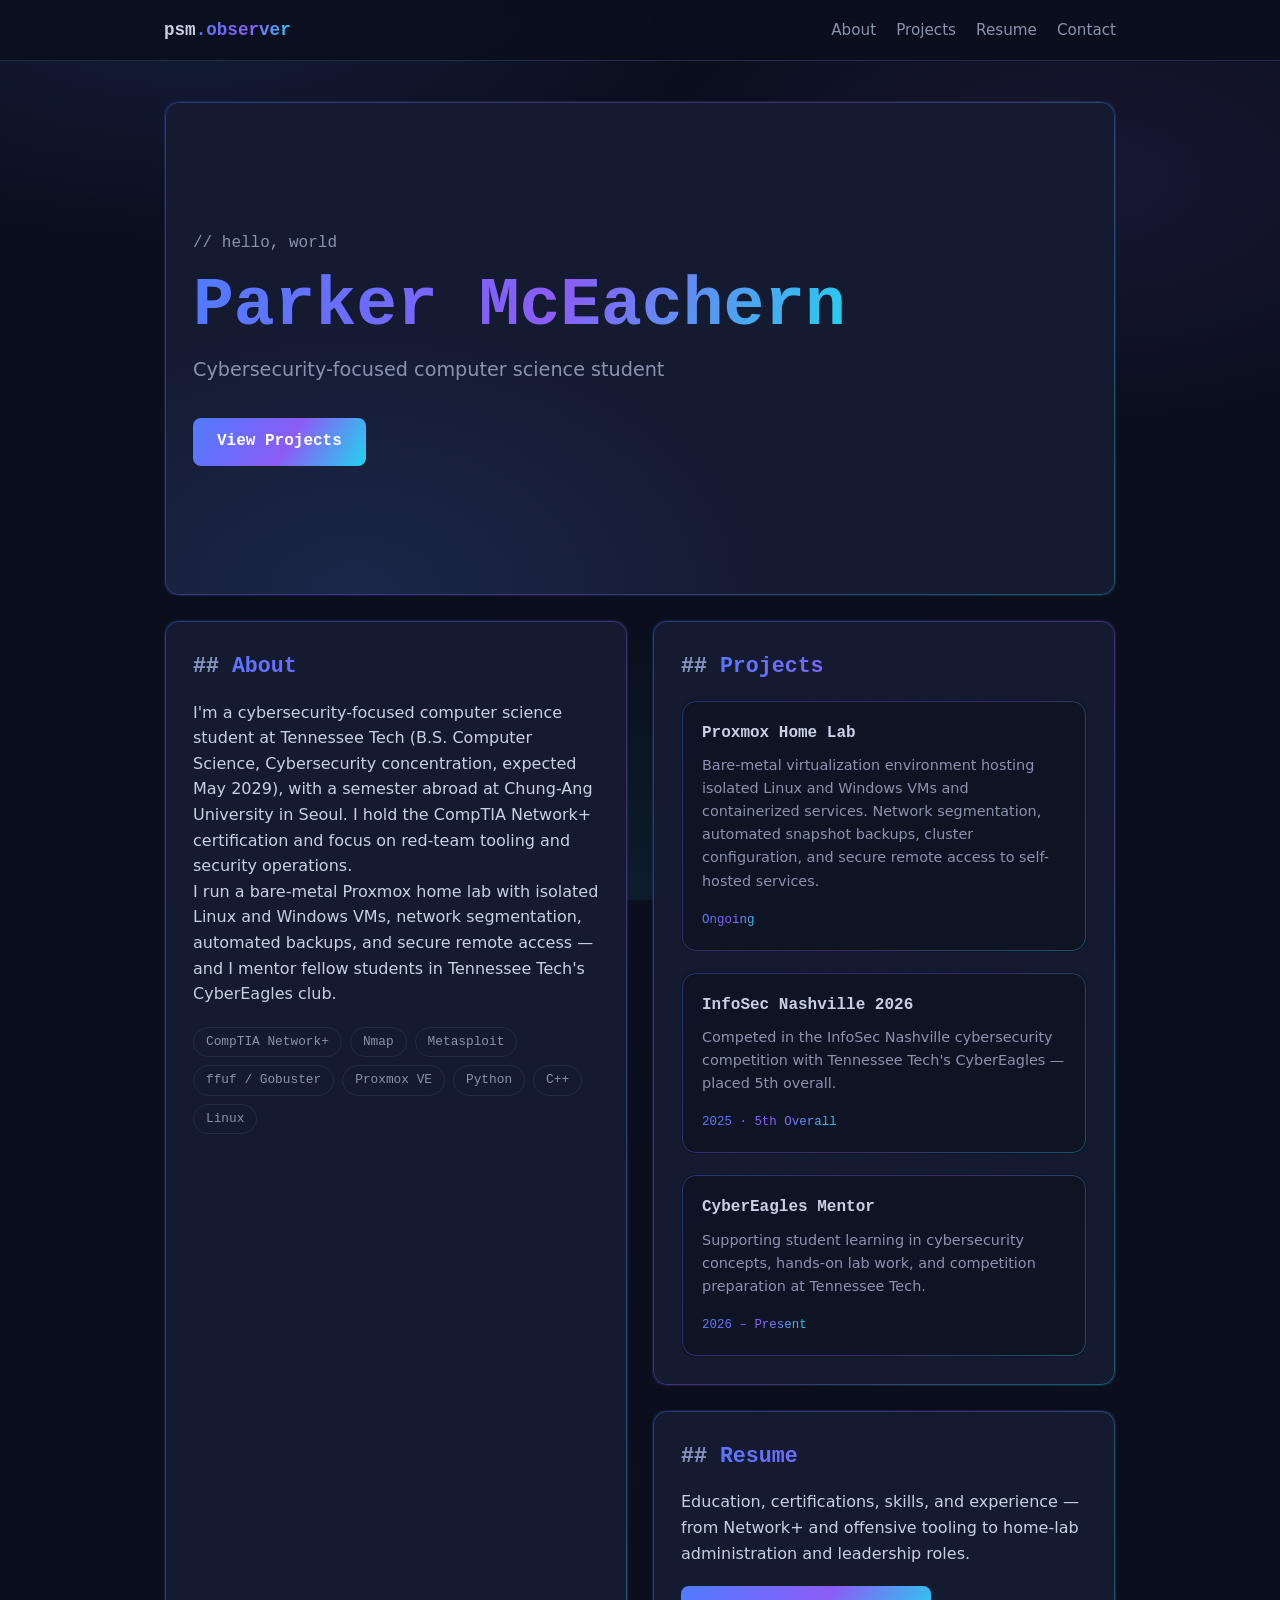
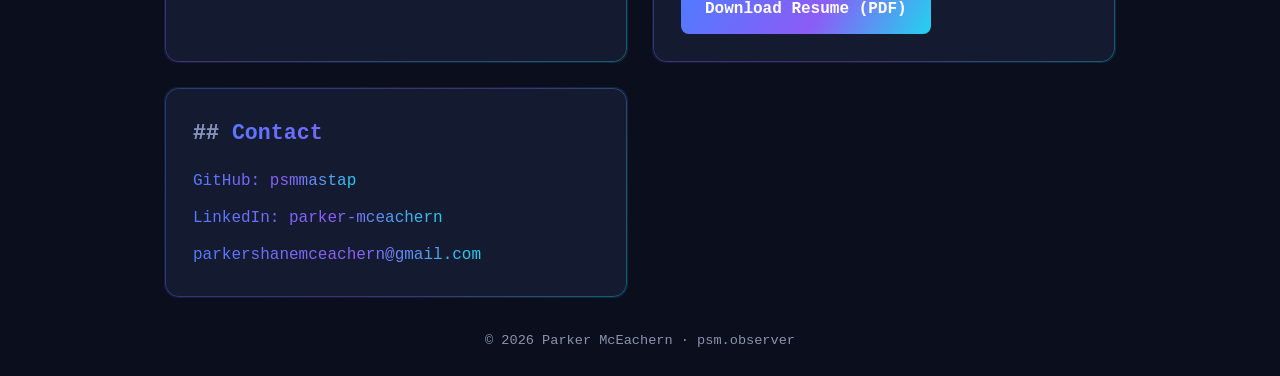
==== public/index.html @ 878298be "Redesign: gradient card layout, custom domains, assets in public/, stop leaking repo files" ====
<!DOCTYPE html>
<html lang="en">
<head>
  <meta charset="UTF-8" />
  <meta name="viewport" content="width=device-width, initial-scale=1.0" />
  <meta name="description" content="Parker McEachern — cybersecurity-focused computer science student. Network+ certified, red team focus, Proxmox home lab." />
  <title>Parker McEachern | psm.observer</title>
  <link rel="icon" href="favicon.svg" type="image/svg+xml" />
  <link rel="stylesheet" href="style.css" />
  <script src="script.js" defer></script>
</head>
<body>
  <div class="bg-glow" aria-hidden="true"></div>

  <header class="site-header">
    <nav aria-label="Primary">
      <a href="#top" class="logo">psm<span>.observer</span></a>
      <ul class="nav-links">
        <li><a href="#about">About</a></li>
        <li><a href="#projects">Projects</a></li>
        <li><a href="#resume">Resume</a></li>
        <li><a href="#contact">Contact</a></li>
      </ul>
    </nav>
  </header>

  <main id="top" class="card-grid">
    <section class="card card-hero" aria-labelledby="hero-heading">
      <p class="kicker">// hello, world</p>
      <h1 id="hero-heading" class="gradient-text">Parker McEachern</h1>
      <p class="tagline">Cybersecurity-focused computer science student</p>
      <a class="cta" href="#projects">View Projects</a>
    </section>

    <section class="card" id="about" aria-labelledby="about-heading">
      <h2 id="about-heading" class="gradient-text">About</h2>
      <p>
        I'm a cybersecurity-focused computer science student at Tennessee Tech
        (B.S. Computer Science, Cybersecurity concentration, expected May 2029),
        with a semester abroad at Chung-Ang University in Seoul. I hold the
        CompTIA Network+ certification and focus on red-team tooling and
        security operations.
      </p>
      <p>
        I run a bare-metal Proxmox home lab with isolated Linux and Windows
        VMs, network segmentation, automated backups, and secure remote access
        — and I mentor fellow students in Tennessee Tech's CyberEagles club.
      </p>
      <ul class="skill-tags" aria-label="Key skills">
        <li>CompTIA Network+</li>
        <li>Nmap</li>
        <li>Metasploit</li>
        <li>ffuf / Gobuster</li>
        <li>Proxmox VE</li>
        <li>Python</li>
        <li>C++</li>
        <li>Linux</li>
      </ul>
    </section>

    <section class="card" id="projects" aria-labelledby="projects-heading">
      <h2 id="projects-heading" class="gradient-text">Projects</h2>
      <div class="cards">
        <article class="card card-inner">
          <h3>Proxmox Home Lab</h3>
          <p>
            Bare-metal virtualization environment hosting isolated Linux and
            Windows VMs and containerized services. Network segmentation,
            automated snapshot backups, cluster configuration, and secure
            remote access to self-hosted services.
          </p>
          <span class="card-meta">Ongoing</span>
        </article>
        <article class="card card-inner">
          <h3>InfoSec Nashville 2026</h3>
          <p>
            Competed in the InfoSec Nashville cybersecurity competition with
            Tennessee Tech's CyberEagles — placed 5th overall.
          </p>
          <span class="card-meta">2025 · 5th Overall</span>
        </article>
        <article class="card card-inner">
          <h3>CyberEagles Mentor</h3>
          <p>
            Supporting student learning in cybersecurity concepts, hands-on
            lab work, and competition preparation at Tennessee Tech.
          </p>
          <span class="card-meta">2026 – Present</span>
        </article>
      </div>
    </section>

    <section class="card" id="resume" aria-labelledby="resume-heading">
      <h2 id="resume-heading" class="gradient-text">Resume</h2>
      <p>
        Education, certifications, skills, and experience — from Network+ and
        offensive tooling to home-lab administration and leadership roles.
      </p>
      <a class="cta" href="resume.pdf" download>Download Resume (PDF)</a>
    </section>

    <section class="card" id="contact" aria-labelledby="contact-heading">
      <h2 id="contact-heading" class="gradient-text">Contact</h2>
      <ul class="contact-links">
        <li><a href="https://github.com/psmmastap" rel="noopener">GitHub: psmmastap</a></li>
        <li><a href="https://linkedin.com/in/parker-mceachern-b1076734a" rel="noopener">LinkedIn: parker-mceachern</a></li>
        <li><a href="mailto:parkershanemceachern@gmail.com">parkershanemceachern@gmail.com</a></li>
      </ul>
    </section>
  </main>

  <footer>
    <p>&copy; <span id="year">2026</span> Parker McEachern &middot; psm.observer</p>
  </footer>
</body>
</html>
---- public/style.css ----
:root {
  --bg: #0b0f1d;
  --bg-elevated: rgba(20, 26, 48, 0.6);
  --bg-elevated-solid: #141a30;
  --fg: #c8d0e4;
  --fg-dim: #8a93ad;
  --border: #232b47;
  --grad: linear-gradient(120deg, #4f7cff 0%, #8b5cf6 55%, #22d3ee 100%);
  --grad-soft: linear-gradient(120deg, rgba(79, 124, 255, 0.14), rgba(139, 92, 246, 0.14), rgba(34, 211, 238, 0.14));
  --mono: "JetBrains Mono", ui-monospace, SFMono-Regular, Menlo, Consolas, monospace;
  --sans: system-ui, -apple-system, "Segoe UI", Roboto, sans-serif;
}

* {
  box-sizing: border-box;
  margin: 0;
  padding: 0;
}

html {
  scroll-behavior: smooth;
}

@media (prefers-reduced-motion: reduce) {
  html {
    scroll-behavior: auto;
  }
}

body {
  background: var(--bg);
  color: var(--fg);
  font-family: var(--sans);
  line-height: 1.6;
  min-height: 100vh;
  position: relative;
  overflow-x: hidden;
}

.bg-glow {
  position: fixed;
  inset: 0;
  z-index: -1;
  pointer-events: none;
  background:
    radial-gradient(ellipse 60% 40% at 15% 0%, rgba(79, 124, 255, 0.13), transparent 70%),
    radial-gradient(ellipse 50% 40% at 85% 20%, rgba(139, 92, 246, 0.11), transparent 70%),
    radial-gradient(ellipse 55% 45% at 50% 100%, rgba(34, 211, 238, 0.07), transparent 70%);
}

.gradient-text {
  background: var(--grad);
  -webkit-background-clip: text;
  background-clip: text;
  color: transparent;
}

.site-header {
  position: sticky;
  top: 0;
  background: rgba(11, 15, 29, 0.85);
  backdrop-filter: blur(8px);
  border-bottom: 1px solid var(--border);
  z-index: 10;
}

.site-header nav {
  max-width: 1000px;
  margin: 0 auto;
  padding: 1rem 1.5rem;
  display: flex;
  justify-content: space-between;
  align-items: center;
  gap: 1rem;
  flex-wrap: wrap;
}

.logo {
  font-family: var(--mono);
  font-weight: 700;
  font-size: 1.1rem;
  color: var(--fg);
  text-decoration: none;
}

.logo span {
  background: var(--grad);
  -webkit-background-clip: text;
  background-clip: text;
  color: transparent;
}

.nav-links {
  display: flex;
  gap: 1.25rem;
  list-style: none;
}

.nav-links a {
  color: var(--fg-dim);
  text-decoration: none;
  font-size: 0.95rem;
  transition: color 0.2s;
}

.nav-links a:hover,
.nav-links a:focus-visible {
  background: var(--grad);
  -webkit-background-clip: text;
  background-clip: text;
  color: transparent;
}

main.card-grid {
  max-width: 1000px;
  margin: 0 auto;
  padding: 2.5rem 1.5rem 0;
  display: grid;
  grid-template-columns: repeat(2, 1fr);
  gap: 1.5rem;
}

.card {
  position: relative;
  background:
    linear-gradient(var(--bg-elevated-solid), var(--bg-elevated-solid)) padding-box,
    var(--grad-soft) border-box;
  border: 1px solid transparent;
  border-radius: 14px;
  padding: 1.75rem;
}

.card::before {
  content: "";
  position: absolute;
  inset: 0;
  border-radius: 14px;
  padding: 1px;
  background: var(--grad);
  -webkit-mask: linear-gradient(#fff 0 0) content-box, linear-gradient(#fff 0 0);
  -webkit-mask-composite: xor;
  mask-composite: exclude;
  opacity: 0.35;
  pointer-events: none;
}

.card:hover::before {
  opacity: 0.7;
}

.card-hero {
  grid-column: 1 / -1;
  min-height: 55vh;
  display: flex;
  flex-direction: column;
  justify-content: center;
  align-items: flex-start;
  gap: 0.75rem;
  overflow: hidden;
}

.card-hero::after {
  content: "";
  position: absolute;
  inset: 0;
  background: radial-gradient(ellipse 70% 90% at 20% 100%, rgba(79, 124, 255, 0.12), transparent 65%);
  pointer-events: none;
}

.card-hero > * {
  position: relative;
  z-index: 1;
}

#about {
  grid-row: span 2;
}

.kicker {
  font-family: var(--mono);
  color: var(--fg-dim);
}

.card-hero h1 {
  font-family: var(--mono);
  font-size: clamp(2.5rem, 7vw, 4.25rem);
  line-height: 1.1;
}

.tagline {
  color: var(--fg-dim);
  font-size: 1.2rem;
}

h1, h2, h3 {
  font-family: var(--mono);
}

h2 {
  font-size: 1.35rem;
  margin-bottom: 1rem;
}

h2::before {
  content: "## ";
  color: var(--fg-dim);
}

.cta {
  display: inline-block;
  margin-top: 1.25rem;
  padding: 0.7rem 1.5rem;
  border-radius: 8px;
  background: var(--grad);
  color: #fff;
  font-family: var(--mono);
  font-weight: 600;
  text-decoration: none;
  transition: opacity 0.2s;
}

.cta:hover,
.cta:focus-visible {
  opacity: 0.85;
}

.skill-tags {
  list-style: none;
  display: flex;
  flex-wrap: wrap;
  gap: 0.5rem;
  margin-top: 1.25rem;
}

.skill-tags li {
  font-family: var(--mono);
  font-size: 0.8rem;
  color: var(--fg-dim);
  border: 1px solid var(--border);
  border-radius: 999px;
  padding: 0.25rem 0.75rem;
}

.cards {
  display: grid;
  grid-template-columns: repeat(auto-fit, minmax(220px, 1fr));
  gap: 1.25rem;
  margin-top: 0.5rem;
}

.card-inner {
  background: rgba(11, 15, 29, 0.55);
  padding: 1.25rem;
}

.card-inner h3 {
  margin-bottom: 0.5rem;
  font-size: 1rem;
}

.card-inner p {
  color: var(--fg-dim);
  font-size: 0.9rem;
  margin-bottom: 0.75rem;
}

.card-meta {
  font-family: var(--mono);
  font-size: 0.78rem;
  background: var(--grad);
  -webkit-background-clip: text;
  background-clip: text;
  color: transparent;
}

.contact-links {
  list-style: none;
  display: flex;
  flex-direction: column;
  gap: 0.6rem;
  margin-top: 0.25rem;
}

.contact-links a {
  font-family: var(--mono);
  text-decoration: none;
  background: var(--grad);
  -webkit-background-clip: text;
  background-clip: text;
  color: transparent;
}

.contact-links a:hover,
.contact-links a:focus-visible {
  text-decoration: underline;
  text-decoration-color: #8b5cf6;
}

a:focus-visible {
  outline: 2px solid #8b5cf6;
  outline-offset: 2px;
}

footer {
  text-align: center;
  color: var(--fg-dim);
  font-size: 0.85rem;
  padding: 2rem 1rem;
  font-family: var(--mono);
}

.reveal {
  opacity: 0;
  transform: translateY(16px);
  transition: opacity 0.5s ease, transform 0.5s ease;
}

.reveal.visible {
  opacity: 1;
  transform: none;
}

@media (prefers-reduced-motion: reduce) {
  .reveal {
    opacity: 1;
    transform: none;
    transition: none;
  }
}

@media (max-width: 760px) {
  main.card-grid {
    grid-template-columns: 1fr;
  }

  #about {
    grid-row: auto;
  }

  .card-hero {
    min-height: 45vh;
  }

  .site-header nav {
    justify-content: center;
  }
}
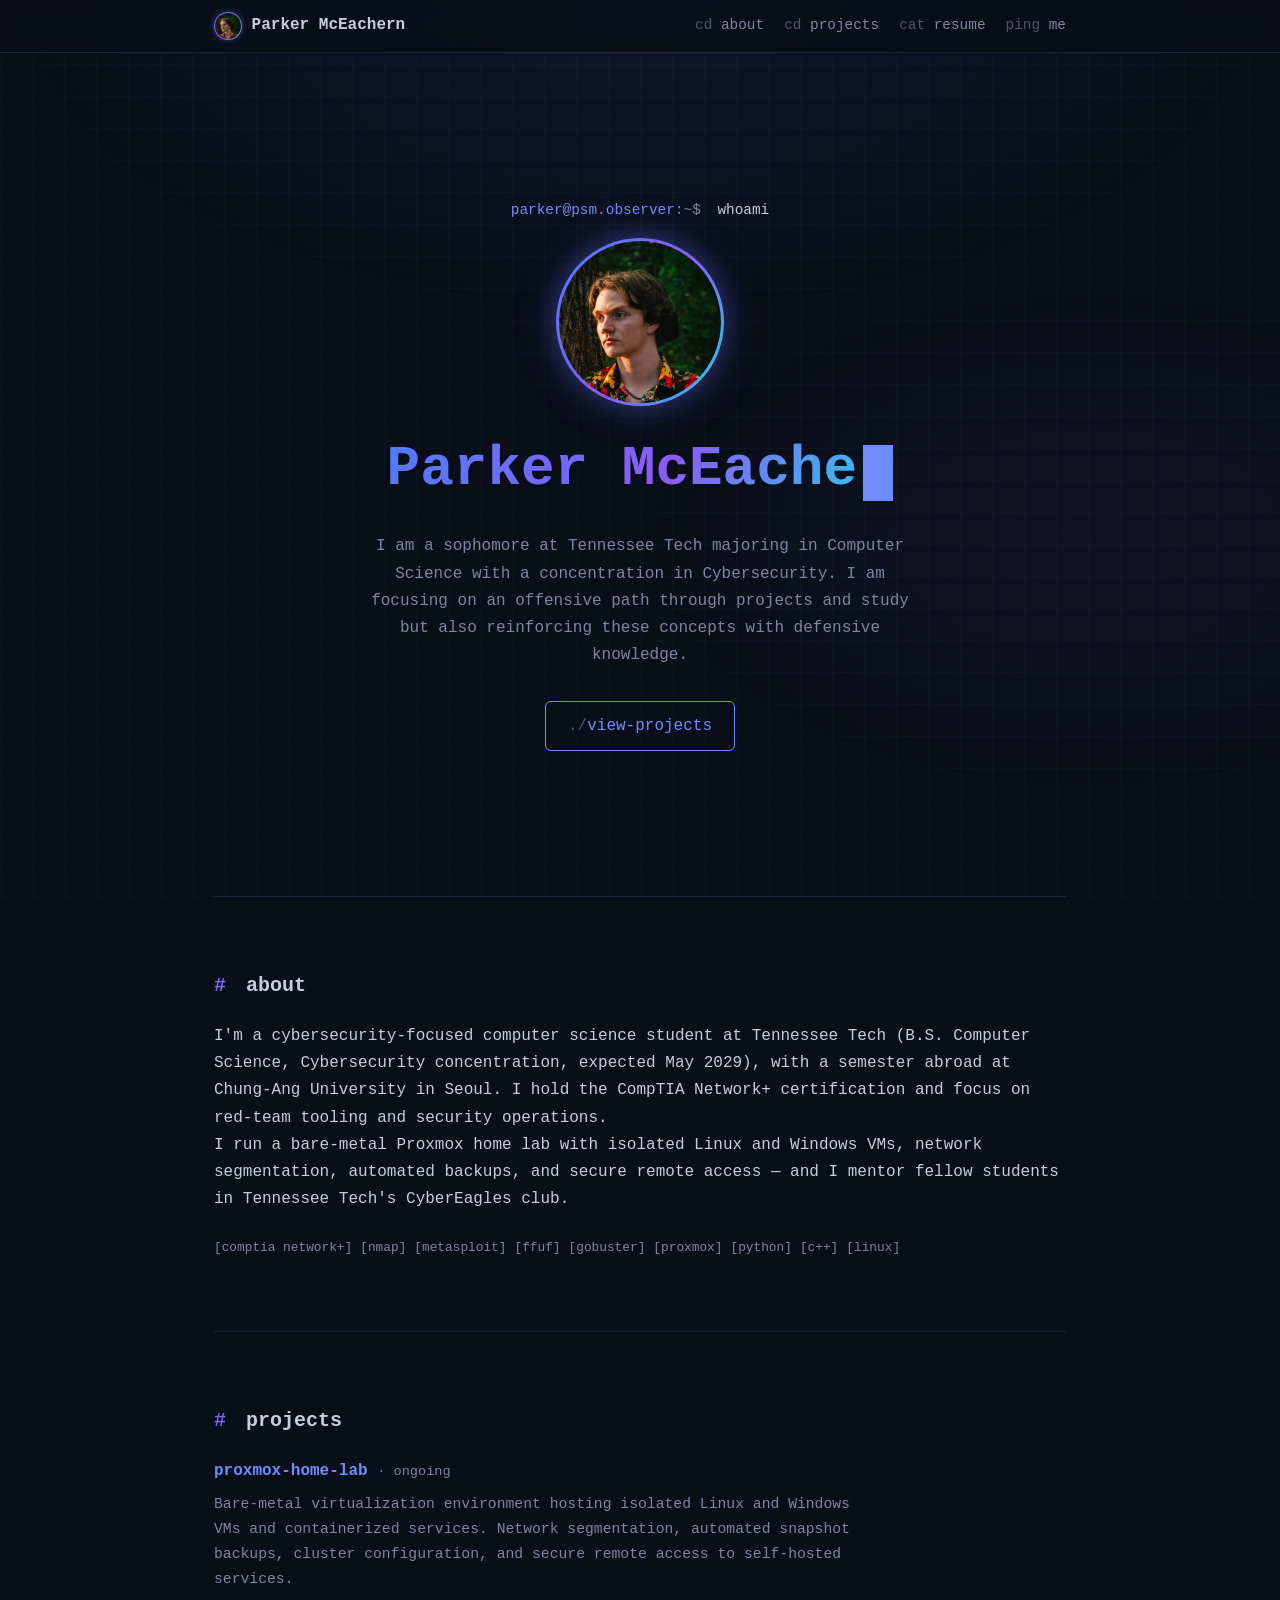
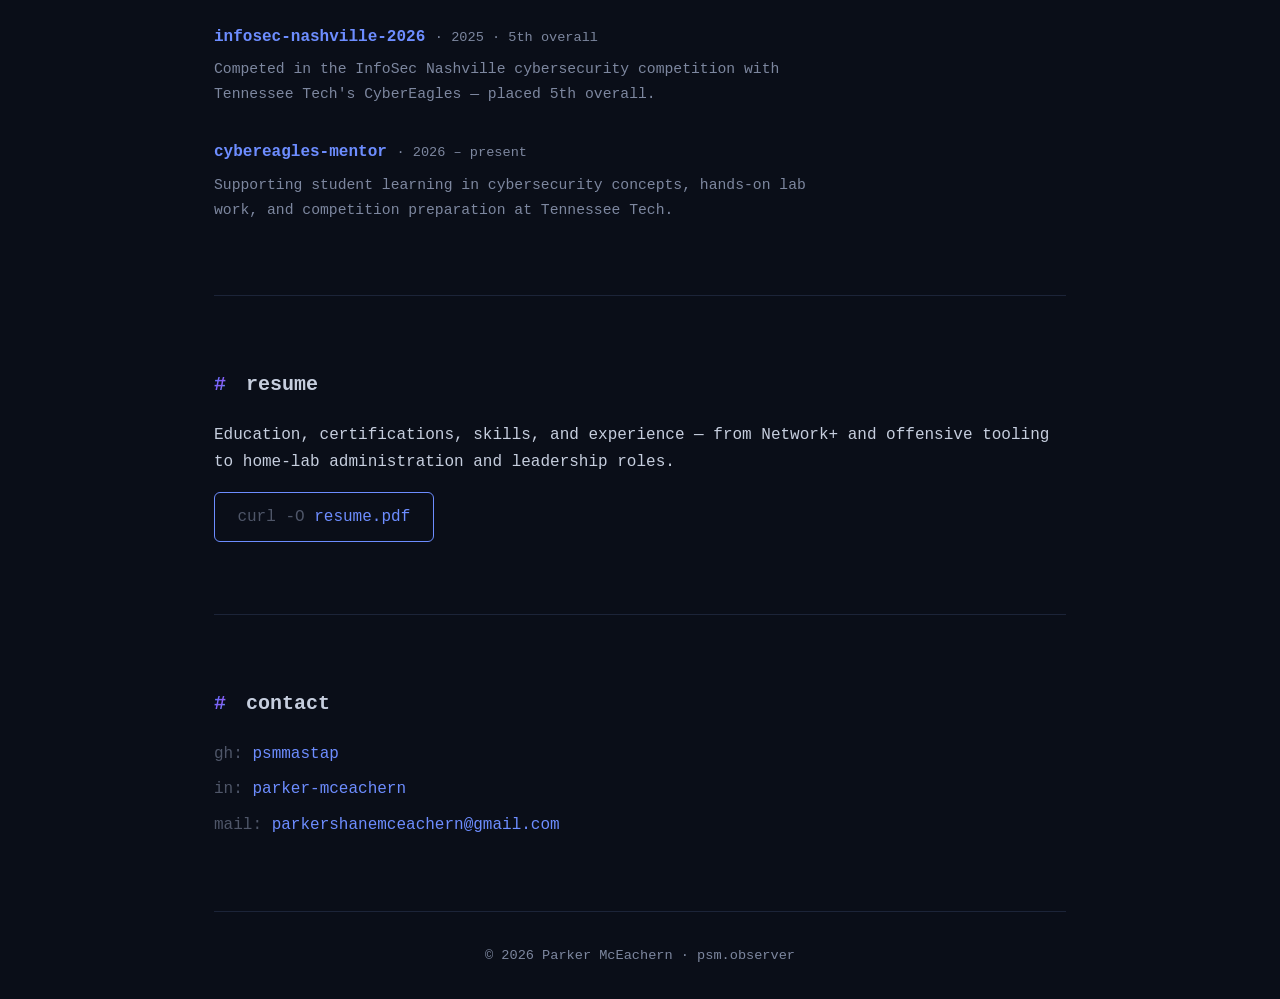
==== commit fb5e9337: "Redesign: terminal aesthetic with circular gradient-ring avatar in nav and hero" ====
--- a/public/index.html
+++ b/public/index.html
@@ -10,30 +10,41 @@
   <script src="script.js" defer></script>
 </head>
 <body>
-  <div class="bg-glow" aria-hidden="true"></div>
+  <div class="scanlines" aria-hidden="true"></div>
 
   <header class="site-header">
     <nav aria-label="Primary">
-      <a href="#top" class="logo">psm<span>.observer</span></a>
+      <a href="#top" class="logo">
+        <img src="profile.webp" alt="" class="nav-avatar" width="28" height="28" />
+        <span>Parker McEachern</span>
+      </a>
       <ul class="nav-links">
-        <li><a href="#about">About</a></li>
-        <li><a href="#projects">Projects</a></li>
-        <li><a href="#resume">Resume</a></li>
-        <li><a href="#contact">Contact</a></li>
+        <li><a href="#about" aria-label="About"><span class="verb">cd</span> about</a></li>
+        <li><a href="#projects" aria-label="Projects"><span class="verb">cd</span> projects</a></li>
+        <li><a href="#resume" aria-label="Resume"><span class="verb">cat</span> resume</a></li>
+        <li><a href="#contact" aria-label="Contact"><span class="verb">ping</span> me</a></li>
       </ul>
     </nav>
   </header>
 
-  <main id="top" class="card-grid">
-    <section class="card card-hero" aria-labelledby="hero-heading">
-      <p class="kicker">// hello, world</p>
-      <h1 id="hero-heading" class="gradient-text">Parker McEachern</h1>
-      <p class="tagline">Cybersecurity-focused computer science student</p>
-      <a class="cta" href="#projects">View Projects</a>
+  <main id="top">
+    <section class="hero" aria-labelledby="hero-heading">
+      <p class="kicker"><span class="prompt-path">parker@psm.observer</span><span class="prompt-sep">:~$</span> whoami</p>
+      <div class="avatar-ring">
+        <img src="profile.webp" alt="Portrait of Parker McEachern" class="hero-avatar" width="160" height="160" />
+      </div>
+      <h1 id="hero-heading" class="gradient-text"><span id="typed-name"></span><span class="cursor" aria-hidden="true"></span></h1>
+      <p class="tagline">
+        I am a sophomore at Tennessee Tech majoring in Computer Science with a
+        concentration in Cybersecurity. I am focusing on an offensive path
+        through projects and study but also reinforcing these concepts with
+        defensive knowledge.
+      </p>
+      <a class="cta" href="#projects"><span class="verb">./</span>view-projects</a>
     </section>
 
-    <section class="card" id="about" aria-labelledby="about-heading">
-      <h2 id="about-heading" class="gradient-text">About</h2>
+    <section id="about" aria-labelledby="about-heading">
+      <h2 id="about-heading"><span class="comment">#</span> about</h2>
       <p>
         I'm a cybersecurity-focused computer science student at Tennessee Tech
         (B.S. Computer Science, Cybersecurity concentration, expected May 2029),
@@ -47,64 +58,62 @@
         — and I mentor fellow students in Tennessee Tech's CyberEagles club.
       </p>
       <ul class="skill-tags" aria-label="Key skills">
-        <li>CompTIA Network+</li>
-        <li>Nmap</li>
-        <li>Metasploit</li>
-        <li>ffuf / Gobuster</li>
-        <li>Proxmox VE</li>
-        <li>Python</li>
-        <li>C++</li>
-        <li>Linux</li>
+        <li>[comptia network+]</li>
+        <li>[nmap]</li>
+        <li>[metasploit]</li>
+        <li>[ffuf]</li>
+        <li>[gobuster]</li>
+        <li>[proxmox]</li>
+        <li>[python]</li>
+        <li>[c++]</li>
+        <li>[linux]</li>
       </ul>
     </section>
 
-    <section class="card" id="projects" aria-labelledby="projects-heading">
-      <h2 id="projects-heading" class="gradient-text">Projects</h2>
-      <div class="cards">
-        <article class="card card-inner">
-          <h3>Proxmox Home Lab</h3>
+    <section id="projects" aria-labelledby="projects-heading">
+      <h2 id="projects-heading"><span class="comment">#</span> projects</h2>
+      <div class="project-list">
+        <article class="project">
+          <h3><span class="entry-name">proxmox-home-lab</span> <span class="entry-meta">· ongoing</span></h3>
           <p>
             Bare-metal virtualization environment hosting isolated Linux and
             Windows VMs and containerized services. Network segmentation,
             automated snapshot backups, cluster configuration, and secure
             remote access to self-hosted services.
           </p>
-          <span class="card-meta">Ongoing</span>
         </article>
-        <article class="card card-inner">
-          <h3>InfoSec Nashville 2026</h3>
+        <article class="project">
+          <h3><span class="entry-name">infosec-nashville-2026</span> <span class="entry-meta">· 2025 · 5th overall</span></h3>
           <p>
             Competed in the InfoSec Nashville cybersecurity competition with
             Tennessee Tech's CyberEagles — placed 5th overall.
           </p>
-          <span class="card-meta">2025 · 5th Overall</span>
         </article>
-        <article class="card card-inner">
-          <h3>CyberEagles Mentor</h3>
+        <article class="project">
+          <h3><span class="entry-name">cybereagles-mentor</span> <span class="entry-meta">· 2026 – present</span></h3>
           <p>
             Supporting student learning in cybersecurity concepts, hands-on
             lab work, and competition preparation at Tennessee Tech.
           </p>
-          <span class="card-meta">2026 – Present</span>
         </article>
       </div>
     </section>
 
-    <section class="card" id="resume" aria-labelledby="resume-heading">
-      <h2 id="resume-heading" class="gradient-text">Resume</h2>
+    <section id="resume" aria-labelledby="resume-heading">
+      <h2 id="resume-heading"><span class="comment">#</span> resume</h2>
       <p>
         Education, certifications, skills, and experience — from Network+ and
         offensive tooling to home-lab administration and leadership roles.
       </p>
-      <a class="cta" href="resume.pdf" download>Download Resume (PDF)</a>
+      <a class="cta" href="resume.pdf" download><span class="verb">curl -O</span> resume.pdf</a>
     </section>
 
-    <section class="card" id="contact" aria-labelledby="contact-heading">
-      <h2 id="contact-heading" class="gradient-text">Contact</h2>
+    <section id="contact" aria-labelledby="contact-heading">
+      <h2 id="contact-heading"><span class="comment">#</span> contact</h2>
       <ul class="contact-links">
-        <li><a href="https://github.com/psmmastap" rel="noopener">GitHub: psmmastap</a></li>
-        <li><a href="https://linkedin.com/in/parker-mceachern-b1076734a" rel="noopener">LinkedIn: parker-mceachern</a></li>
-        <li><a href="mailto:parkershanemceachern@gmail.com">parkershanemceachern@gmail.com</a></li>
+        <li><span class="verb">gh:</span> <a href="https://github.com/psmmastap" rel="noopener">psmmastap</a></li>
+        <li><span class="verb">in:</span> <a href="https://linkedin.com/in/parker-mceachern-b1076734a" rel="noopener">parker-mceachern</a></li>
+        <li><span class="verb">mail:</span> <a href="mailto:parkershanemceachern@gmail.com">parkershanemceachern@gmail.com</a></li>
       </ul>
     </section>
   </main>
--- a/public/style.css
+++ b/public/style.css
@@ -1,14 +1,11 @@
 :root {
-  --bg: #0b0f1d;
-  --bg-elevated: rgba(20, 26, 48, 0.6);
-  --bg-elevated-solid: #141a30;
-  --fg: #c8d0e4;
-  --fg-dim: #8a93ad;
-  --border: #232b47;
+  --bg: #0a0e18;
+  --fg: #c6cede;
+  --fg-dim: #7d879f;
+  --border: #1c2438;
+  --accent: #6d8dff;
   --grad: linear-gradient(120deg, #4f7cff 0%, #8b5cf6 55%, #22d3ee 100%);
-  --grad-soft: linear-gradient(120deg, rgba(79, 124, 255, 0.14), rgba(139, 92, 246, 0.14), rgba(34, 211, 238, 0.14));
   --mono: "JetBrains Mono", ui-monospace, SFMono-Regular, Menlo, Consolas, monospace;
-  --sans: system-ui, -apple-system, "Segoe UI", Roboto, sans-serif;
 }
 
 * {
@@ -30,22 +27,29 @@
 body {
   background: var(--bg);
   color: var(--fg);
-  font-family: var(--sans);
-  line-height: 1.6;
+  font-family: var(--mono);
+  line-height: 1.7;
   min-height: 100vh;
   position: relative;
   overflow-x: hidden;
 }
 
-.bg-glow {
+.scanlines {
   position: fixed;
   inset: 0;
   z-index: -1;
   pointer-events: none;
   background:
-    radial-gradient(ellipse 60% 40% at 15% 0%, rgba(79, 124, 255, 0.13), transparent 70%),
-    radial-gradient(ellipse 50% 40% at 85% 20%, rgba(139, 92, 246, 0.11), transparent 70%),
-    radial-gradient(ellipse 55% 45% at 50% 100%, rgba(34, 211, 238, 0.07), transparent 70%);
+    linear-gradient(rgba(109, 141, 255, 0.03) 1px, transparent 1px),
+    linear-gradient(90deg, rgba(109, 141, 255, 0.03) 1px, transparent 1px),
+    radial-gradient(ellipse 70% 50% at 50% 0%, rgba(79, 124, 255, 0.08), transparent 70%),
+    radial-gradient(ellipse 50% 40% at 85% 60%, rgba(139, 92, 246, 0.06), transparent 70%);
+  background-size: 32px 32px, 32px 32px, 100% 100%, 100% 100%;
+}
+
+::selection {
+  background: rgba(109, 141, 255, 0.35);
+  color: #fff;
 }
 
 .gradient-text {
@@ -58,16 +62,16 @@
 .site-header {
   position: sticky;
   top: 0;
-  background: rgba(11, 15, 29, 0.85);
+  background: rgba(10, 14, 24, 0.85);
   backdrop-filter: blur(8px);
   border-bottom: 1px solid var(--border);
   z-index: 10;
 }
 
 .site-header nav {
-  max-width: 1000px;
+  max-width: 900px;
   margin: 0 auto;
-  padding: 1rem 1.5rem;
+  padding: 0.75rem 1.5rem;
   display: flex;
   justify-content: space-between;
   align-items: center;
@@ -76,152 +80,172 @@
 }
 
 .logo {
-  font-family: var(--mono);
+  display: flex;
+  align-items: center;
+  gap: 0.6rem;
   font-weight: 700;
-  font-size: 1.1rem;
   color: var(--fg);
   text-decoration: none;
 }
 
-.logo span {
+.nav-avatar {
+  width: 28px;
+  height: 28px;
+  border-radius: 50%;
+  object-fit: cover;
+  border: 1px solid transparent;
+  background: var(--grad) border-box;
+  box-shadow: 0 0 6px rgba(109, 141, 255, 0.4);
+  display: block;
+}
+
+.nav-links {
+  display: flex;
+  gap: 1.25rem;
+  list-style: none;
+}
+
+.nav-links a {
+  color: var(--fg-dim);
+  text-decoration: none;
+  font-size: 0.9rem;
+  transition: color 0.2s;
+}
+
+.nav-links a:hover,
+.nav-links a:focus-visible {
+  color: var(--accent);
+}
+
+.verb {
+  color: var(--fg-dim);
+  opacity: 0.6;
+}
+
+a:hover .verb,
+a:focus-visible .verb {
+  opacity: 1;
+}
+
+main {
+  max-width: 900px;
+  margin: 0 auto;
+  padding: 0 1.5rem;
+}
+
+section {
+  padding: 4.5rem 0;
+  border-bottom: 1px solid var(--border);
+}
+
+h2 {
+  color: var(--fg);
+  font-size: 1.25rem;
+  font-weight: 700;
+  margin-bottom: 1.25rem;
+}
+
+.comment {
   background: var(--grad);
   -webkit-background-clip: text;
   background-clip: text;
   color: transparent;
-}
-
-.nav-links {
-  display: flex;
-  gap: 1.25rem;
-  list-style: none;
-}
-
-.nav-links a {
-  color: var(--fg-dim);
-  text-decoration: none;
-  font-size: 0.95rem;
-  transition: color 0.2s;
-}
-
-.nav-links a:hover,
-.nav-links a:focus-visible {
-  background: var(--grad);
-  -webkit-background-clip: text;
-  background-clip: text;
-  color: transparent;
-}
-
-main.card-grid {
-  max-width: 1000px;
-  margin: 0 auto;
-  padding: 2.5rem 1.5rem 0;
-  display: grid;
-  grid-template-columns: repeat(2, 1fr);
-  gap: 1.5rem;
-}
-
-.card {
-  position: relative;
-  background:
-    linear-gradient(var(--bg-elevated-solid), var(--bg-elevated-solid)) padding-box,
-    var(--grad-soft) border-box;
-  border: 1px solid transparent;
-  border-radius: 14px;
-  padding: 1.75rem;
-}
-
-.card::before {
-  content: "";
-  position: absolute;
-  inset: 0;
-  border-radius: 14px;
-  padding: 1px;
-  background: var(--grad);
-  -webkit-mask: linear-gradient(#fff 0 0) content-box, linear-gradient(#fff 0 0);
-  -webkit-mask-composite: xor;
-  mask-composite: exclude;
-  opacity: 0.35;
-  pointer-events: none;
-}
-
-.card:hover::before {
-  opacity: 0.7;
-}
-
-.card-hero {
-  grid-column: 1 / -1;
-  min-height: 55vh;
+  margin-right: 0.5rem;
+}
+
+.hero {
+  min-height: calc(100vh - 56px);
   display: flex;
   flex-direction: column;
   justify-content: center;
-  align-items: flex-start;
-  gap: 0.75rem;
-  overflow: hidden;
-}
-
-.card-hero::after {
-  content: "";
-  position: absolute;
-  inset: 0;
-  background: radial-gradient(ellipse 70% 90% at 20% 100%, rgba(79, 124, 255, 0.12), transparent 65%);
-  pointer-events: none;
-}
-
-.card-hero > * {
-  position: relative;
-  z-index: 1;
-}
-
-#about {
-  grid-row: span 2;
+  align-items: center;
+  text-align: center;
+  gap: 1rem;
 }
 
 .kicker {
-  font-family: var(--mono);
-  color: var(--fg-dim);
-}
-
-.card-hero h1 {
-  font-family: var(--mono);
-  font-size: clamp(2.5rem, 7vw, 4.25rem);
-  line-height: 1.1;
+  font-size: 0.9rem;
+  color: var(--fg);
+}
+
+.prompt-path {
+  color: var(--accent);
+}
+
+.prompt-sep {
+  color: var(--fg-dim);
+  margin-right: 0.5rem;
+}
+
+.avatar-ring {
+  width: 168px;
+  height: 168px;
+  border-radius: 50%;
+  padding: 3px;
+  background: var(--grad);
+  box-shadow: 0 0 24px rgba(79, 124, 255, 0.35), 0 0 48px rgba(139, 92, 246, 0.18);
+}
+
+.hero-avatar {
+  width: 100%;
+  height: 100%;
+  border-radius: 50%;
+  object-fit: cover;
+  display: block;
+}
+
+.hero h1 {
+  font-size: clamp(2rem, 6vw, 3.5rem);
+  min-height: 1.2em;
+}
+
+.cursor {
+  display: inline-block;
+  width: 0.55em;
+  height: 1em;
+  margin-left: 0.1em;
+  vertical-align: text-bottom;
+  background: var(--accent);
+  animation: blink 1.1s steps(1) infinite;
+}
+
+@keyframes blink {
+  50% { opacity: 0; }
+}
+
+@media (prefers-reduced-motion: reduce) {
+  .cursor {
+    animation: none;
+  }
 }
 
 .tagline {
   color: var(--fg-dim);
-  font-size: 1.2rem;
-}
-
-h1, h2, h3 {
-  font-family: var(--mono);
-}
-
-h2 {
-  font-size: 1.35rem;
-  margin-bottom: 1rem;
-}
-
-h2::before {
-  content: "## ";
-  color: var(--fg-dim);
+  font-size: 1rem;
+  max-width: 560px;
 }
 
 .cta {
   display: inline-block;
-  margin-top: 1.25rem;
-  padding: 0.7rem 1.5rem;
-  border-radius: 8px;
-  background: var(--grad);
-  color: #fff;
+  margin-top: 1rem;
+  padding: 0.65rem 1.4rem;
+  border: 1px solid var(--accent);
+  border-radius: 6px;
+  color: var(--accent);
   font-family: var(--mono);
-  font-weight: 600;
   text-decoration: none;
-  transition: opacity 0.2s;
+  transition: background 0.2s, color 0.2s, box-shadow 0.2s;
 }
 
 .cta:hover,
 .cta:focus-visible {
-  opacity: 0.85;
+  background: rgba(109, 141, 255, 0.12);
+  box-shadow: 0 0 16px rgba(109, 141, 255, 0.25);
+}
+
+a:focus-visible {
+  outline: 2px solid #8b5cf6;
+  outline-offset: 2px;
 }
 
 .skill-tags {
@@ -229,76 +253,60 @@
   display: flex;
   flex-wrap: wrap;
   gap: 0.5rem;
-  margin-top: 1.25rem;
+  margin-top: 1.5rem;
 }
 
 .skill-tags li {
-  font-family: var(--mono);
   font-size: 0.8rem;
   color: var(--fg-dim);
-  border: 1px solid var(--border);
-  border-radius: 999px;
-  padding: 0.25rem 0.75rem;
-}
-
-.cards {
-  display: grid;
-  grid-template-columns: repeat(auto-fit, minmax(220px, 1fr));
-  gap: 1.25rem;
-  margin-top: 0.5rem;
-}
-
-.card-inner {
-  background: rgba(11, 15, 29, 0.55);
-  padding: 1.25rem;
-}
-
-.card-inner h3 {
-  margin-bottom: 0.5rem;
+}
+
+.project-list {
+  display: flex;
+  flex-direction: column;
+  gap: 2rem;
+}
+
+.project h3 {
   font-size: 1rem;
-}
-
-.card-inner p {
-  color: var(--fg-dim);
-  font-size: 0.9rem;
-  margin-bottom: 0.75rem;
-}
-
-.card-meta {
-  font-family: var(--mono);
-  font-size: 0.78rem;
-  background: var(--grad);
-  -webkit-background-clip: text;
-  background-clip: text;
-  color: transparent;
+  margin-bottom: 0.4rem;
+}
+
+.entry-name {
+  color: var(--accent);
+}
+
+.entry-meta {
+  color: var(--fg-dim);
+  font-weight: 400;
+  font-size: 0.85rem;
+}
+
+.project p {
+  color: var(--fg-dim);
+  font-size: 0.92rem;
+  max-width: 640px;
 }
 
 .contact-links {
   list-style: none;
   display: flex;
   flex-direction: column;
-  gap: 0.6rem;
-  margin-top: 0.25rem;
+  gap: 0.5rem;
+}
+
+.contact-links .verb {
+  opacity: 0.6;
 }
 
 .contact-links a {
-  font-family: var(--mono);
+  color: var(--accent);
   text-decoration: none;
-  background: var(--grad);
-  -webkit-background-clip: text;
-  background-clip: text;
-  color: transparent;
 }
 
 .contact-links a:hover,
 .contact-links a:focus-visible {
   text-decoration: underline;
-  text-decoration-color: #8b5cf6;
-}
-
-a:focus-visible {
-  outline: 2px solid #8b5cf6;
-  outline-offset: 2px;
 }
 
 footer {
@@ -306,42 +314,37 @@
   color: var(--fg-dim);
   font-size: 0.85rem;
   padding: 2rem 1rem;
-  font-family: var(--mono);
-}
-
-.reveal {
+}
+
+.fade {
   opacity: 0;
-  transform: translateY(16px);
+  transform: translateY(12px);
   transition: opacity 0.5s ease, transform 0.5s ease;
 }
 
-.reveal.visible {
+.fade.visible {
   opacity: 1;
   transform: none;
 }
 
 @media (prefers-reduced-motion: reduce) {
-  .reveal {
+  .fade {
     opacity: 1;
     transform: none;
     transition: none;
   }
 }
 
-@media (max-width: 760px) {
-  main.card-grid {
-    grid-template-columns: 1fr;
-  }
-
-  #about {
-    grid-row: auto;
-  }
-
-  .card-hero {
-    min-height: 45vh;
+@media (max-width: 560px) {
+  section {
+    padding: 3rem 0;
   }
 
   .site-header nav {
     justify-content: center;
   }
-}
+
+  .hero {
+    min-height: 70vh;
+  }
+}
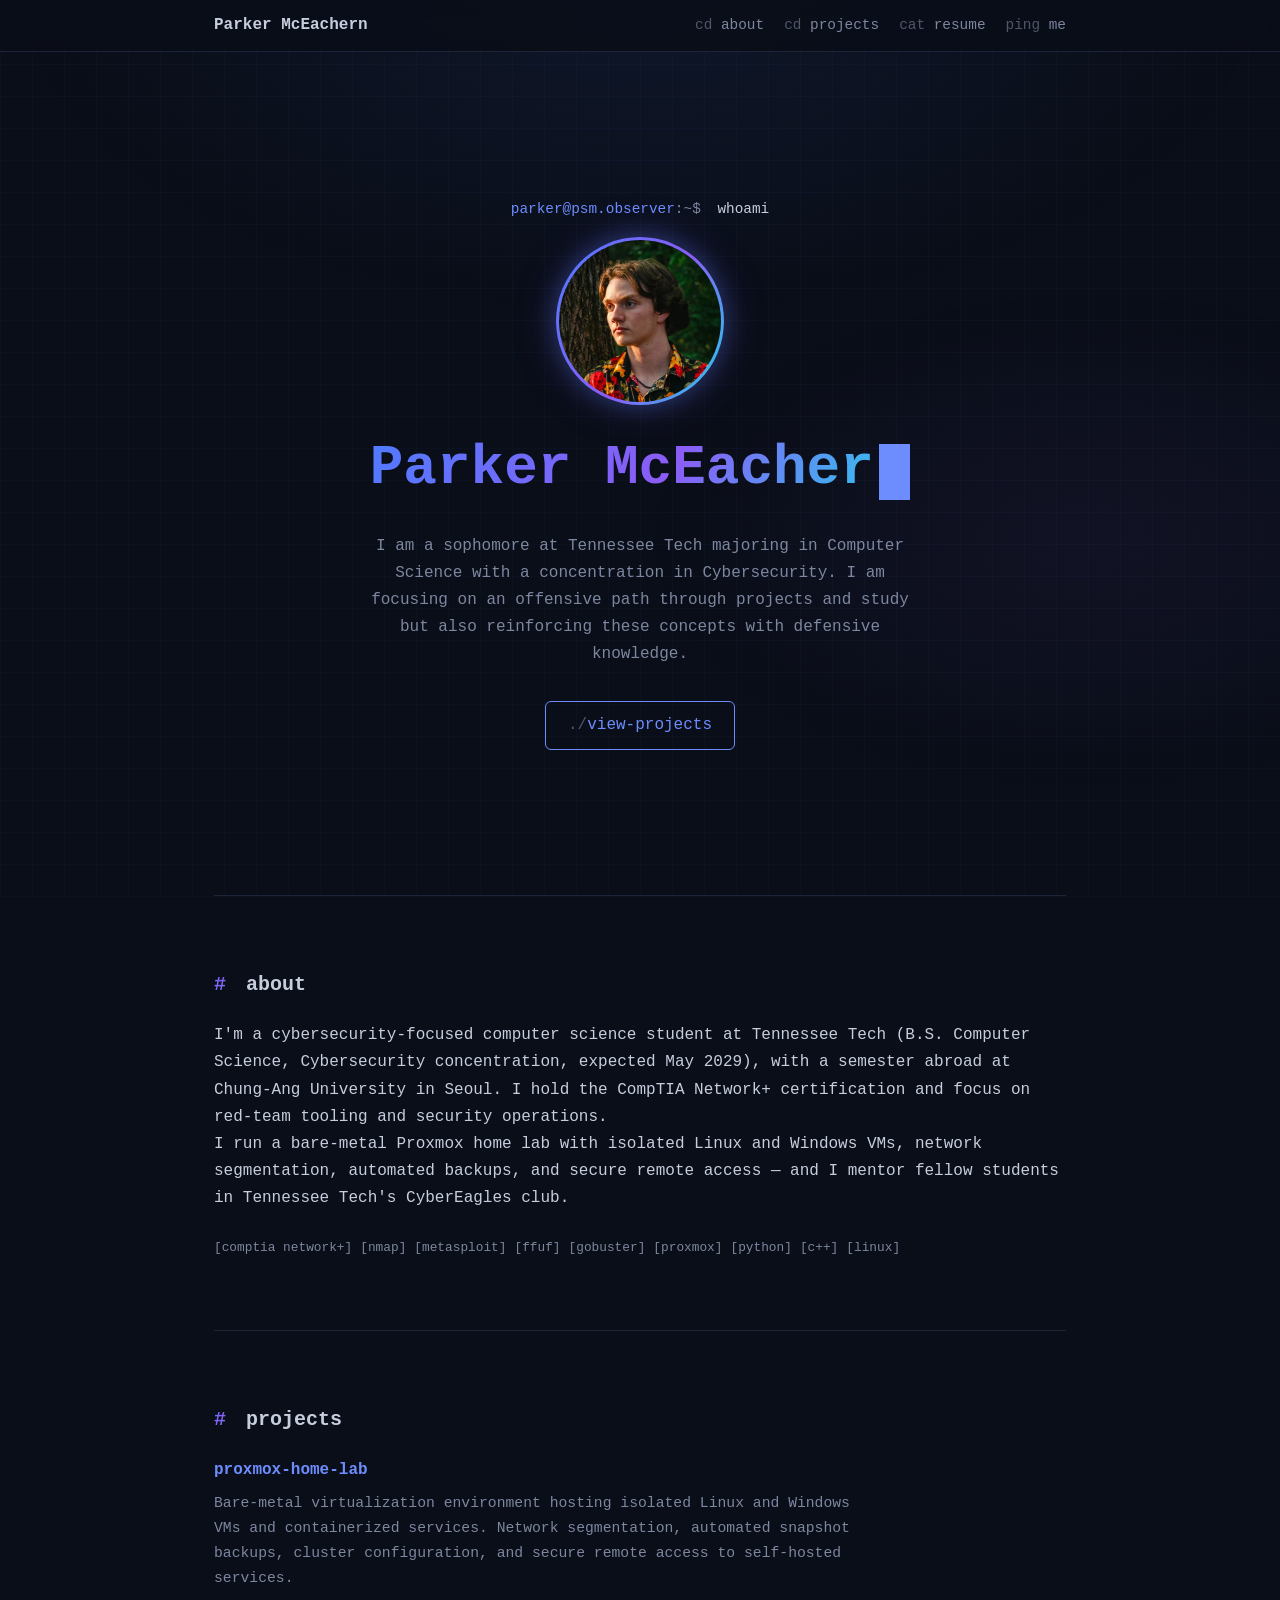
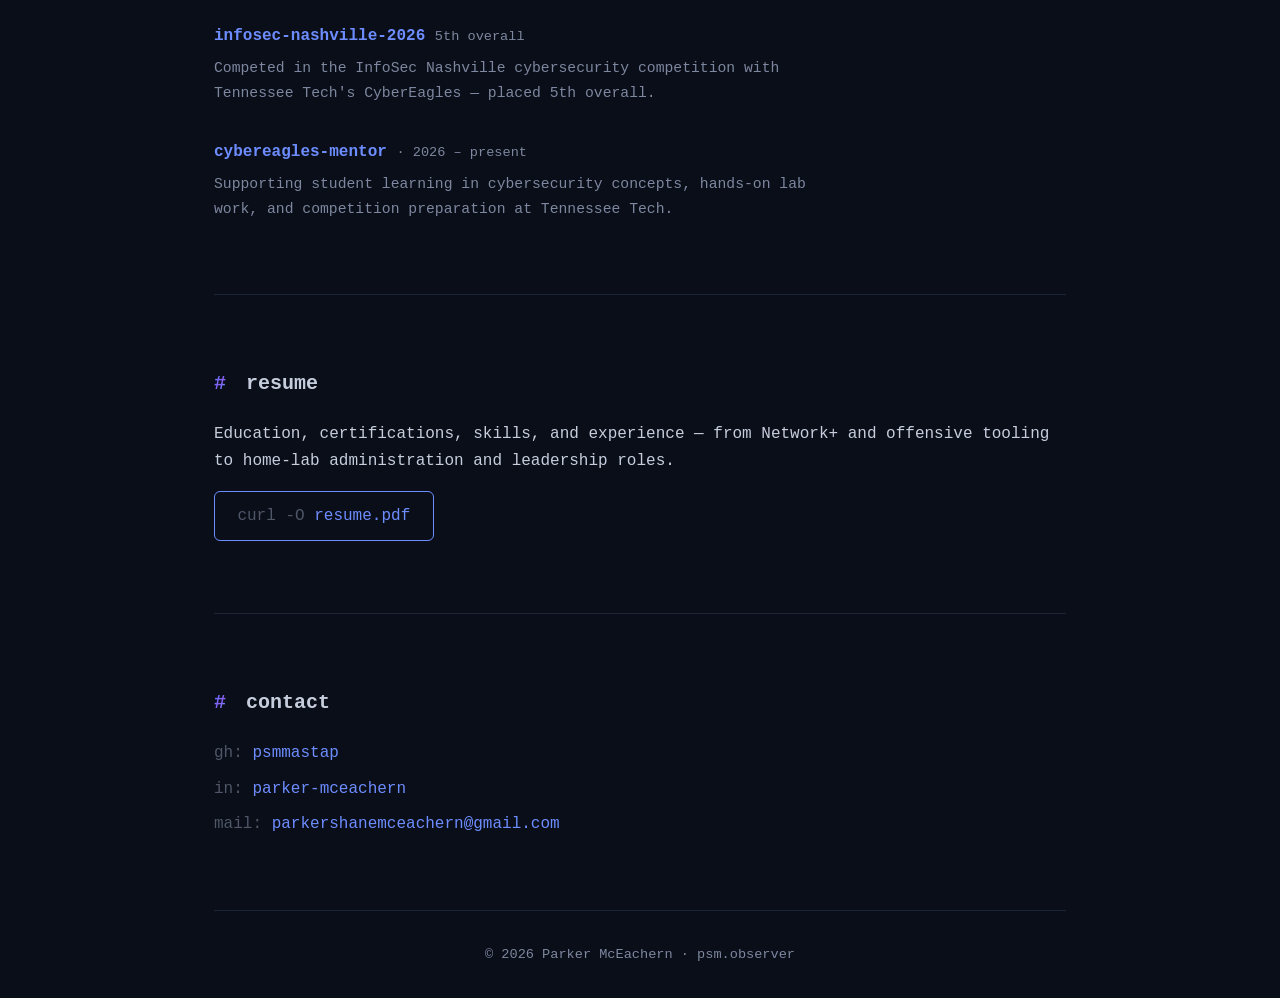
==== commit 4992c859: "Remove avatar from header nav" ====
--- a/public/index.html
+++ b/public/index.html
@@ -14,10 +14,7 @@
 
   <header class="site-header">
     <nav aria-label="Primary">
-      <a href="#top" class="logo">
-        <img src="profile.webp" alt="" class="nav-avatar" width="28" height="28" />
-        <span>Parker McEachern</span>
-      </a>
+      <a href="#top" class="logo">Parker McEachern</a>
       <ul class="nav-links">
         <li><a href="#about" aria-label="About"><span class="verb">cd</span> about</a></li>
         <li><a href="#projects" aria-label="Projects"><span class="verb">cd</span> projects</a></li>
@@ -74,7 +71,7 @@
       <h2 id="projects-heading"><span class="comment">#</span> projects</h2>
       <div class="project-list">
         <article class="project">
-          <h3><span class="entry-name">proxmox-home-lab</span> <span class="entry-meta">· ongoing</span></h3>
+          <h3><span class="entry-name">proxmox-home-lab</span></h3>
           <p>
             Bare-metal virtualization environment hosting isolated Linux and
             Windows VMs and containerized services. Network segmentation,
@@ -83,7 +80,7 @@
           </p>
         </article>
         <article class="project">
-          <h3><span class="entry-name">infosec-nashville-2026</span> <span class="entry-meta">· 2025 · 5th overall</span></h3>
+          <h3><span class="entry-name">infosec-nashville-2026</span> <span class="entry-meta">5th overall</span></h3>
           <p>
             Competed in the InfoSec Nashville cybersecurity competition with
             Tennessee Tech's CyberEagles — placed 5th overall.
--- a/public/style.css
+++ b/public/style.css
@@ -80,23 +80,9 @@
 }
 
 .logo {
-  display: flex;
-  align-items: center;
-  gap: 0.6rem;
   font-weight: 700;
   color: var(--fg);
   text-decoration: none;
-}
-
-.nav-avatar {
-  width: 28px;
-  height: 28px;
-  border-radius: 50%;
-  object-fit: cover;
-  border: 1px solid transparent;
-  background: var(--grad) border-box;
-  box-shadow: 0 0 6px rgba(109, 141, 255, 0.4);
-  display: block;
 }
 
 .nav-links {
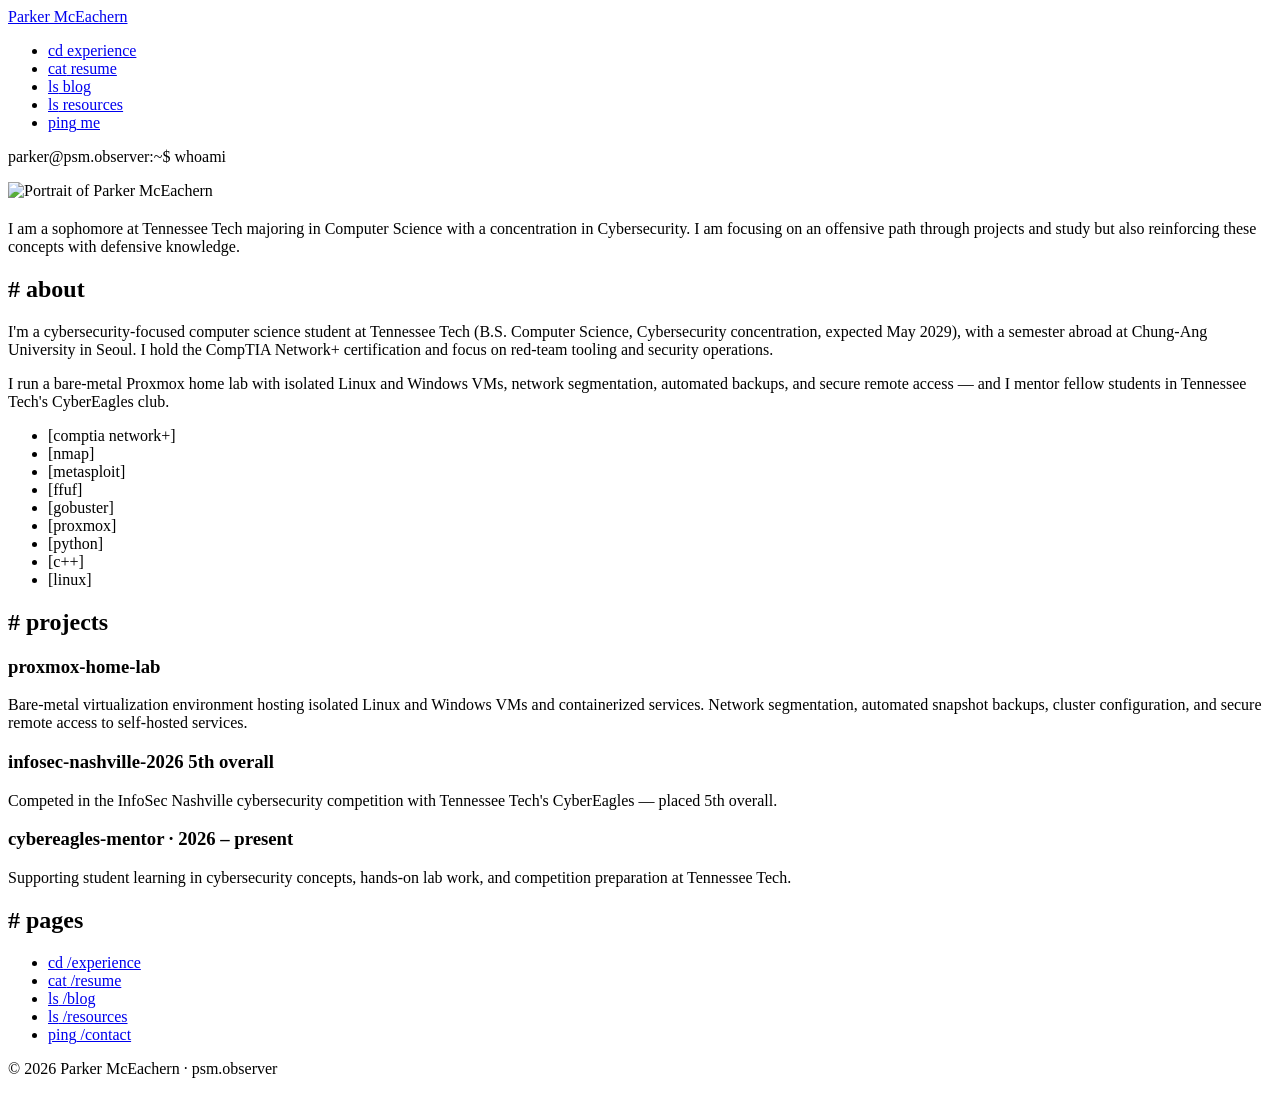
==== commit fb212b1d: "Split site into pages (/experience /resume /blog /contact /resources), PDF.js resume viewer, minimal" ====
--- a/public/index.html
+++ b/public/index.html
@@ -5,21 +5,22 @@
   <meta name="viewport" content="width=device-width, initial-scale=1.0" />
   <meta name="description" content="Parker McEachern — cybersecurity-focused computer science student. Network+ certified, red team focus, Proxmox home lab." />
   <title>Parker McEachern | psm.observer</title>
-  <link rel="icon" href="favicon.svg" type="image/svg+xml" />
-  <link rel="stylesheet" href="style.css" />
-  <script src="script.js" defer></script>
+  <link rel="icon" href="/favicon.svg" type="image/svg+xml" />
+  <link rel="stylesheet" href="/style.css" />
+  <script src="/script.js" defer></script>
 </head>
 <body>
   <div class="scanlines" aria-hidden="true"></div>
 
   <header class="site-header">
     <nav aria-label="Primary">
-      <a href="#top" class="logo">Parker McEachern</a>
+      <a href="/" class="logo">Parker McEachern</a>
       <ul class="nav-links">
-        <li><a href="#about" aria-label="About"><span class="verb">cd</span> about</a></li>
-        <li><a href="#projects" aria-label="Projects"><span class="verb">cd</span> projects</a></li>
-        <li><a href="#resume" aria-label="Resume"><span class="verb">cat</span> resume</a></li>
-        <li><a href="#contact" aria-label="Contact"><span class="verb">ping</span> me</a></li>
+        <li><a href="/experience/" aria-label="Experience"><span class="verb">cd</span> experience</a></li>
+        <li><a href="/resume/" aria-label="Resume"><span class="verb">cat</span> resume</a></li>
+        <li><a href="/blog/" aria-label="Blog"><span class="verb">ls</span> blog</a></li>
+        <li><a href="/resources/" aria-label="Resources"><span class="verb">ls</span> resources</a></li>
+        <li><a href="/contact/" aria-label="Contact"><span class="verb">ping</span> me</a></li>
       </ul>
     </nav>
   </header>
@@ -28,16 +29,15 @@
     <section class="hero" aria-labelledby="hero-heading">
       <p class="kicker"><span class="prompt-path">parker@psm.observer</span><span class="prompt-sep">:~$</span> whoami</p>
       <div class="avatar-ring">
-        <img src="profile.webp" alt="Portrait of Parker McEachern" class="hero-avatar" width="160" height="160" />
+        <img src="/profile.webp" alt="Portrait of Parker McEachern" class="hero-avatar" width="160" height="160" />
       </div>
-      <h1 id="hero-heading" class="gradient-text"><span id="typed-name"></span><span class="cursor" aria-hidden="true"></span></h1>
+      <h1 id="hero-heading"><span id="typed-name"></span><span class="cursor" aria-hidden="true"></span></h1>
       <p class="tagline">
         I am a sophomore at Tennessee Tech majoring in Computer Science with a
         concentration in Cybersecurity. I am focusing on an offensive path
         through projects and study but also reinforcing these concepts with
         defensive knowledge.
       </p>
-      <a class="cta" href="#projects"><span class="verb">./</span>view-projects</a>
     </section>
 
     <section id="about" aria-labelledby="about-heading">
@@ -96,21 +96,14 @@
       </div>
     </section>
 
-    <section id="resume" aria-labelledby="resume-heading">
-      <h2 id="resume-heading"><span class="comment">#</span> resume</h2>
-      <p>
-        Education, certifications, skills, and experience — from Network+ and
-        offensive tooling to home-lab administration and leadership roles.
-      </p>
-      <a class="cta" href="resume.pdf" download><span class="verb">curl -O</span> resume.pdf</a>
-    </section>
-
-    <section id="contact" aria-labelledby="contact-heading">
-      <h2 id="contact-heading"><span class="comment">#</span> contact</h2>
-      <ul class="contact-links">
-        <li><span class="verb">gh:</span> <a href="https://github.com/psmmastap" rel="noopener">psmmastap</a></li>
-        <li><span class="verb">in:</span> <a href="https://linkedin.com/in/parker-mceachern-b1076734a" rel="noopener">parker-mceachern</a></li>
-        <li><span class="verb">mail:</span> <a href="mailto:parkershanemceachern@gmail.com">parkershanemceachern@gmail.com</a></li>
+    <section id="pages" aria-labelledby="pages-heading">
+      <h2 id="pages-heading"><span class="comment">#</span> pages</h2>
+      <ul class="page-list">
+        <li><a href="/experience/"><span class="verb">cd</span> /experience</a></li>
+        <li><a href="/resume/"><span class="verb">cat</span> /resume</a></li>
+        <li><a href="/blog/"><span class="verb">ls</span> /blog</a></li>
+        <li><a href="/resources/"><span class="verb">ls</span> /resources</a></li>
+        <li><a href="/contact/"><span class="verb">ping</span> /contact</a></li>
       </ul>
     </section>
   </main>
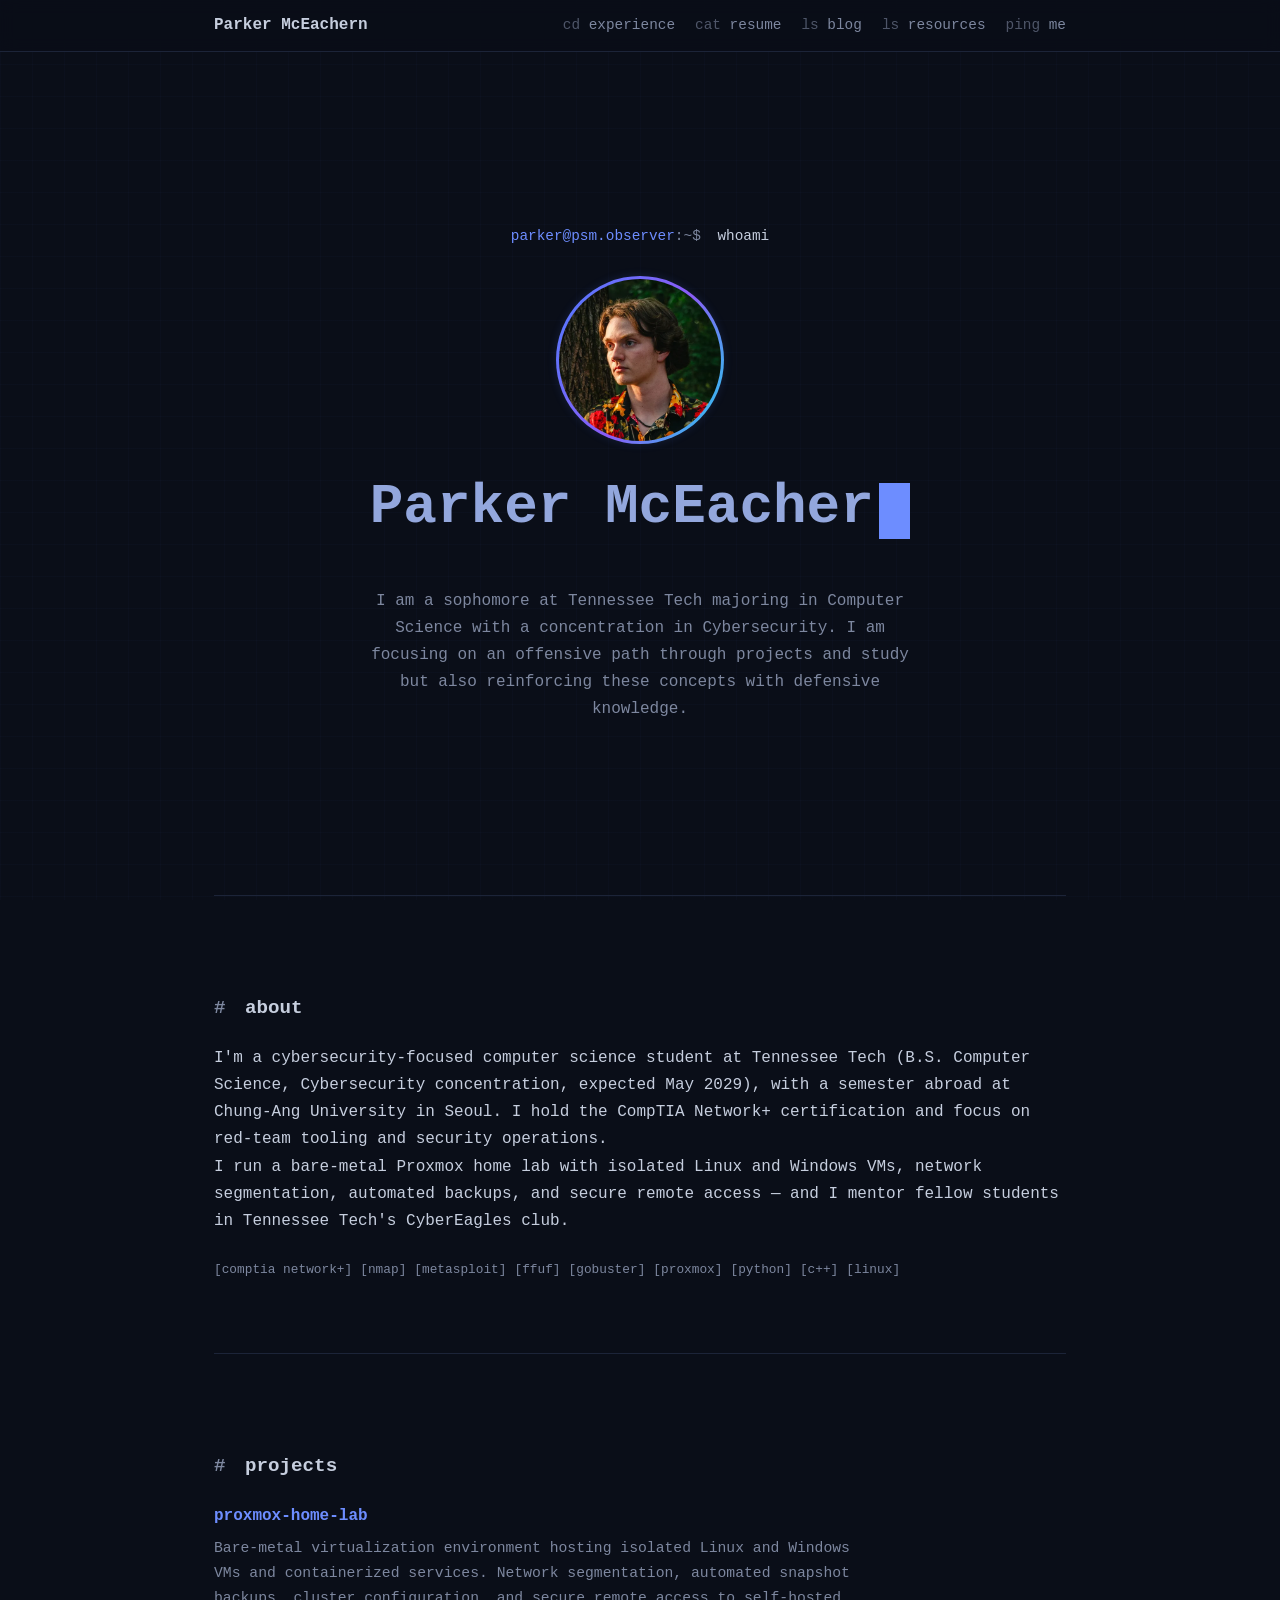
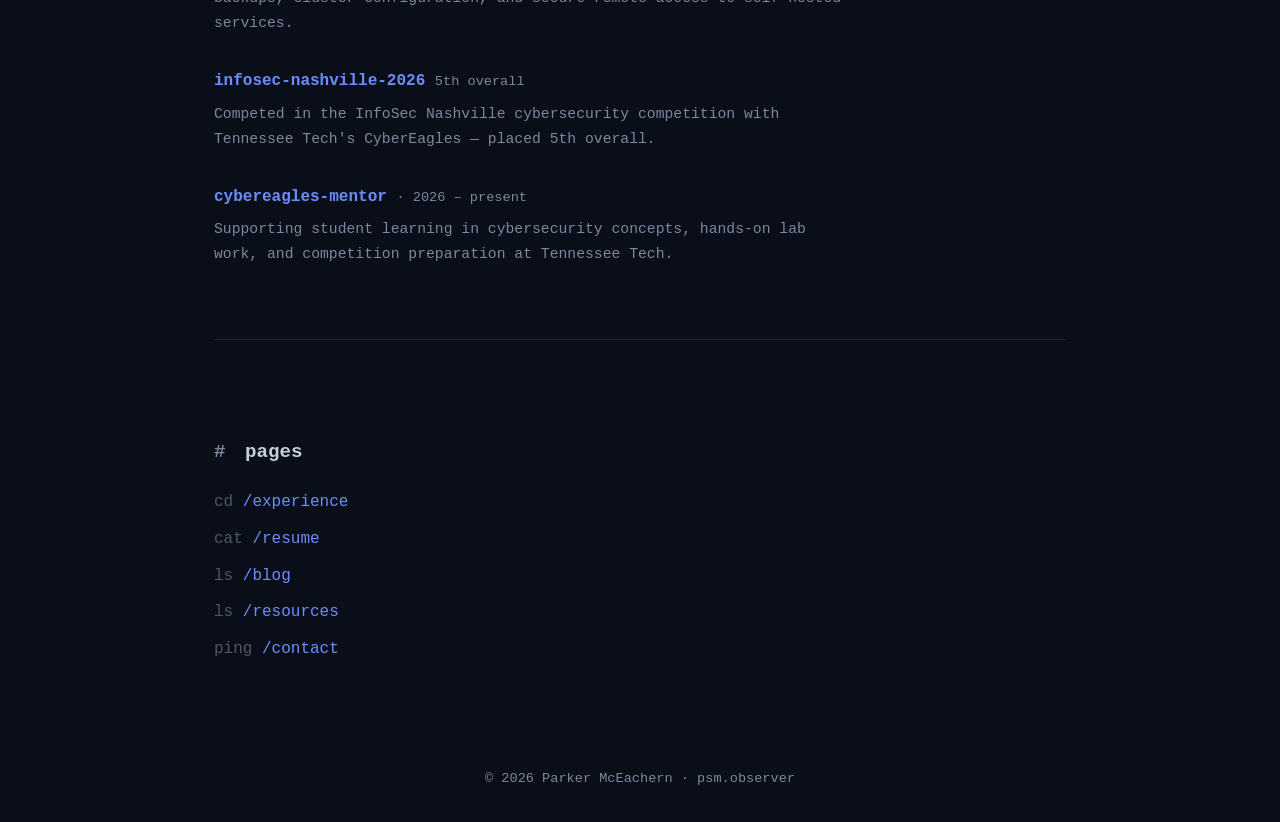
==== commit aa3e0d35: "Use relative asset paths so pages render in local previews" ====
--- a/public/index.html
+++ b/public/index.html
@@ -5,22 +5,22 @@
   <meta name="viewport" content="width=device-width, initial-scale=1.0" />
   <meta name="description" content="Parker McEachern — cybersecurity-focused computer science student. Network+ certified, red team focus, Proxmox home lab." />
   <title>Parker McEachern | psm.observer</title>
-  <link rel="icon" href="/favicon.svg" type="image/svg+xml" />
-  <link rel="stylesheet" href="/style.css" />
-  <script src="/script.js" defer></script>
+  <link rel="icon" href="favicon.svg" type="image/svg+xml" />
+  <link rel="stylesheet" href="style.css" />
+  <script src="script.js" defer></script>
 </head>
 <body>
   <div class="scanlines" aria-hidden="true"></div>
 
   <header class="site-header">
     <nav aria-label="Primary">
-      <a href="/" class="logo">Parker McEachern</a>
+      <a href="./" class="logo">Parker McEachern</a>
       <ul class="nav-links">
-        <li><a href="/experience/" aria-label="Experience"><span class="verb">cd</span> experience</a></li>
-        <li><a href="/resume/" aria-label="Resume"><span class="verb">cat</span> resume</a></li>
-        <li><a href="/blog/" aria-label="Blog"><span class="verb">ls</span> blog</a></li>
-        <li><a href="/resources/" aria-label="Resources"><span class="verb">ls</span> resources</a></li>
-        <li><a href="/contact/" aria-label="Contact"><span class="verb">ping</span> me</a></li>
+        <li><a href="experience/" aria-label="Experience"><span class="verb">cd</span> experience</a></li>
+        <li><a href="resume/" aria-label="Resume"><span class="verb">cat</span> resume</a></li>
+        <li><a href="blog/" aria-label="Blog"><span class="verb">ls</span> blog</a></li>
+        <li><a href="resources/" aria-label="Resources"><span class="verb">ls</span> resources</a></li>
+        <li><a href="contact/" aria-label="Contact"><span class="verb">ping</span> me</a></li>
       </ul>
     </nav>
   </header>
@@ -29,7 +29,7 @@
     <section class="hero" aria-labelledby="hero-heading">
       <p class="kicker"><span class="prompt-path">parker@psm.observer</span><span class="prompt-sep">:~$</span> whoami</p>
       <div class="avatar-ring">
-        <img src="/profile.webp" alt="Portrait of Parker McEachern" class="hero-avatar" width="160" height="160" />
+        <img src="profile.webp" alt="Portrait of Parker McEachern" class="hero-avatar" width="160" height="160" />
       </div>
       <h1 id="hero-heading"><span id="typed-name"></span><span class="cursor" aria-hidden="true"></span></h1>
       <p class="tagline">
@@ -99,11 +99,11 @@
     <section id="pages" aria-labelledby="pages-heading">
       <h2 id="pages-heading"><span class="comment">#</span> pages</h2>
       <ul class="page-list">
-        <li><a href="/experience/"><span class="verb">cd</span> /experience</a></li>
-        <li><a href="/resume/"><span class="verb">cat</span> /resume</a></li>
-        <li><a href="/blog/"><span class="verb">ls</span> /blog</a></li>
-        <li><a href="/resources/"><span class="verb">ls</span> /resources</a></li>
-        <li><a href="/contact/"><span class="verb">ping</span> /contact</a></li>
+        <li><a href="experience/"><span class="verb">cd</span> /experience</a></li>
+        <li><a href="resume/"><span class="verb">cat</span> /resume</a></li>
+        <li><a href="blog/"><span class="verb">ls</span> /blog</a></li>
+        <li><a href="resources/"><span class="verb">ls</span> /resources</a></li>
+        <li><a href="contact/"><span class="verb">ping</span> /contact</a></li>
       </ul>
     </section>
   </main>
--- a/public/style.css
+++ b/public/style.css
@@ -0,0 +1,391 @@
+:root {
+  --bg: #0a0e18;
+  --fg: #c6cede;
+  --fg-dim: #7d879f;
+  --border: #1c2438;
+  --accent: #6d8dff;
+  --name: #93a7dd;
+  --grad: linear-gradient(120deg, #4f7cff 0%, #8b5cf6 55%, #22d3ee 100%);
+  --mono: "JetBrains Mono", ui-monospace, SFMono-Regular, Menlo, Consolas, monospace;
+}
+
+* {
+  box-sizing: border-box;
+  margin: 0;
+  padding: 0;
+}
+
+html {
+  scroll-behavior: smooth;
+}
+
+@media (prefers-reduced-motion: reduce) {
+  html {
+    scroll-behavior: auto;
+  }
+}
+
+body {
+  background: var(--bg);
+  color: var(--fg);
+  font-family: var(--mono);
+  line-height: 1.7;
+  min-height: 100vh;
+  position: relative;
+  overflow-x: hidden;
+}
+
+.scanlines {
+  position: fixed;
+  inset: 0;
+  z-index: -1;
+  pointer-events: none;
+  background:
+    linear-gradient(rgba(109, 141, 255, 0.025) 1px, transparent 1px),
+    linear-gradient(90deg, rgba(109, 141, 255, 0.025) 1px, transparent 1px);
+  background-size: 32px 32px, 32px 32px;
+}
+
+::selection {
+  background: rgba(109, 141, 255, 0.3);
+  color: #fff;
+}
+
+.site-header {
+  position: sticky;
+  top: 0;
+  background: rgba(10, 14, 24, 0.85);
+  backdrop-filter: blur(8px);
+  border-bottom: 1px solid var(--border);
+  z-index: 10;
+}
+
+.site-header nav {
+  max-width: 900px;
+  margin: 0 auto;
+  padding: 0.75rem 1.5rem;
+  display: flex;
+  justify-content: space-between;
+  align-items: center;
+  gap: 1rem;
+  flex-wrap: wrap;
+}
+
+.logo {
+  font-weight: 700;
+  color: var(--fg);
+  text-decoration: none;
+}
+
+.logo:hover,
+.logo:focus-visible {
+  color: var(--accent);
+}
+
+.nav-links {
+  display: flex;
+  gap: 1.25rem;
+  list-style: none;
+}
+
+.nav-links a {
+  color: var(--fg-dim);
+  text-decoration: none;
+  font-size: 0.9rem;
+  transition: color 0.2s;
+}
+
+.nav-links a:hover,
+.nav-links a:focus-visible {
+  color: var(--accent);
+}
+
+.verb {
+  color: var(--fg-dim);
+  opacity: 0.6;
+}
+
+a:hover .verb,
+a:focus-visible .verb {
+  opacity: 1;
+}
+
+main {
+  max-width: 900px;
+  margin: 0 auto;
+  padding: 0 1.5rem;
+}
+
+section {
+  padding: 4.5rem 0;
+  border-bottom: 1px solid var(--border);
+}
+
+section:last-of-type {
+  border-bottom: none;
+}
+
+h1 {
+  font-size: clamp(1.75rem, 5vw, 2.75rem);
+  color: var(--name);
+  margin-bottom: 1rem;
+}
+
+.hero h1 {
+  font-size: clamp(2rem, 6vw, 3.5rem);
+  min-height: 1.2em;
+}
+
+h2 {
+  color: var(--fg);
+  font-size: 1.2rem;
+  font-weight: 700;
+  margin: 2.5rem 0 1.25rem;
+}
+
+section h2:first-of-type {
+  margin-top: 1.5rem;
+}
+
+.comment {
+  color: var(--fg-dim);
+  margin-right: 0.5rem;
+}
+
+.kicker {
+  font-size: 0.9rem;
+  color: var(--fg);
+  margin-bottom: 0.75rem;
+}
+
+.prompt-path {
+  color: var(--accent);
+}
+
+.prompt-sep {
+  color: var(--fg-dim);
+  margin-right: 0.5rem;
+}
+
+.hero {
+  min-height: calc(100vh - 56px);
+  display: flex;
+  flex-direction: column;
+  justify-content: center;
+  align-items: center;
+  text-align: center;
+  gap: 1rem;
+}
+
+.avatar-ring {
+  width: 168px;
+  height: 168px;
+  border-radius: 50%;
+  padding: 3px;
+  background: var(--grad);
+  box-shadow: 0 0 10px rgba(79, 124, 255, 0.15);
+}
+
+.hero-avatar {
+  width: 100%;
+  height: 100%;
+  border-radius: 50%;
+  object-fit: cover;
+  display: block;
+}
+
+.cursor {
+  display: inline-block;
+  width: 0.55em;
+  height: 1em;
+  margin-left: 0.1em;
+  vertical-align: text-bottom;
+  background: var(--accent);
+  animation: blink 1.1s steps(1) infinite;
+}
+
+@keyframes blink {
+  50% { opacity: 0; }
+}
+
+@media (prefers-reduced-motion: reduce) {
+  .cursor {
+    animation: none;
+  }
+}
+
+.tagline {
+  color: var(--fg-dim);
+  font-size: 1rem;
+  max-width: 560px;
+}
+
+.cta {
+  display: inline-block;
+  margin: 1rem 0 0.5rem;
+  padding: 0.65rem 1.4rem;
+  border: 1px solid var(--border);
+  border-radius: 6px;
+  color: var(--fg-dim);
+  font-family: var(--mono);
+  text-decoration: none;
+  transition: border-color 0.2s, color 0.2s;
+}
+
+.cta:hover,
+.cta:focus-visible {
+  border-color: var(--accent);
+  color: var(--accent);
+}
+
+a:focus-visible {
+  outline: 2px solid var(--accent);
+  outline-offset: 2px;
+}
+
+.muted {
+  color: var(--fg-dim);
+  font-size: 0.92rem;
+}
+
+.skill-tags {
+  list-style: none;
+  display: flex;
+  flex-wrap: wrap;
+  gap: 0.5rem;
+  margin-top: 1.5rem;
+}
+
+.skill-tags li {
+  font-size: 0.8rem;
+  color: var(--fg-dim);
+}
+
+.page-list,
+.contact-links,
+.resource-list {
+  list-style: none;
+  display: flex;
+  flex-direction: column;
+  gap: 0.6rem;
+}
+
+.page-list a,
+.contact-links a,
+.resource-list a {
+  color: var(--accent);
+  text-decoration: none;
+}
+
+.page-list a:hover,
+.page-list a:focus-visible,
+.contact-links a:hover,
+.contact-links a:focus-visible,
+.resource-list a:hover,
+.resource-list a:focus-visible {
+  text-decoration: underline;
+}
+
+.project-list {
+  display: flex;
+  flex-direction: column;
+  gap: 2rem;
+}
+
+.project h3 {
+  font-size: 1rem;
+  margin-bottom: 0.4rem;
+}
+
+.entry-name {
+  color: var(--accent);
+}
+
+.entry-meta {
+  color: var(--fg-dim);
+  font-weight: 400;
+  font-size: 0.85rem;
+}
+
+.project p {
+  color: var(--fg-dim);
+  font-size: 0.92rem;
+  max-width: 640px;
+}
+
+.contact-links .verb {
+  opacity: 0.6;
+}
+
+.pdf-viewer {
+  margin-top: 0.5rem;
+}
+
+.pdf-page {
+  display: block;
+  margin: 0 auto 1.25rem;
+  border: 1px solid var(--border);
+  border-radius: 4px;
+  background: #fff;
+  max-width: 100%;
+}
+
+.pdf-fallback {
+  color: var(--fg-dim);
+  border: 1px dashed var(--border);
+  border-radius: 6px;
+  padding: 1.5rem;
+  text-align: center;
+}
+
+.pdf-fallback a {
+  color: var(--accent);
+}
+
+.error-code {
+  color: var(--fg-dim);
+}
+
+.error-text {
+  color: var(--name);
+}
+
+footer {
+  text-align: center;
+  color: var(--fg-dim);
+  font-size: 0.85rem;
+  padding: 2rem 1rem;
+}
+
+.fade {
+  opacity: 0;
+  transform: translateY(12px);
+  transition: opacity 0.5s ease, transform 0.5s ease;
+}
+
+.fade.visible {
+  opacity: 1;
+  transform: none;
+}
+
+@media (prefers-reduced-motion: reduce) {
+  .fade {
+    opacity: 1;
+    transform: none;
+    transition: none;
+  }
+}
+
+@media (max-width: 560px) {
+  section {
+    padding: 3rem 0;
+  }
+
+  .site-header nav {
+    justify-content: center;
+  }
+
+  .hero {
+    min-height: 70vh;
+  }
+}
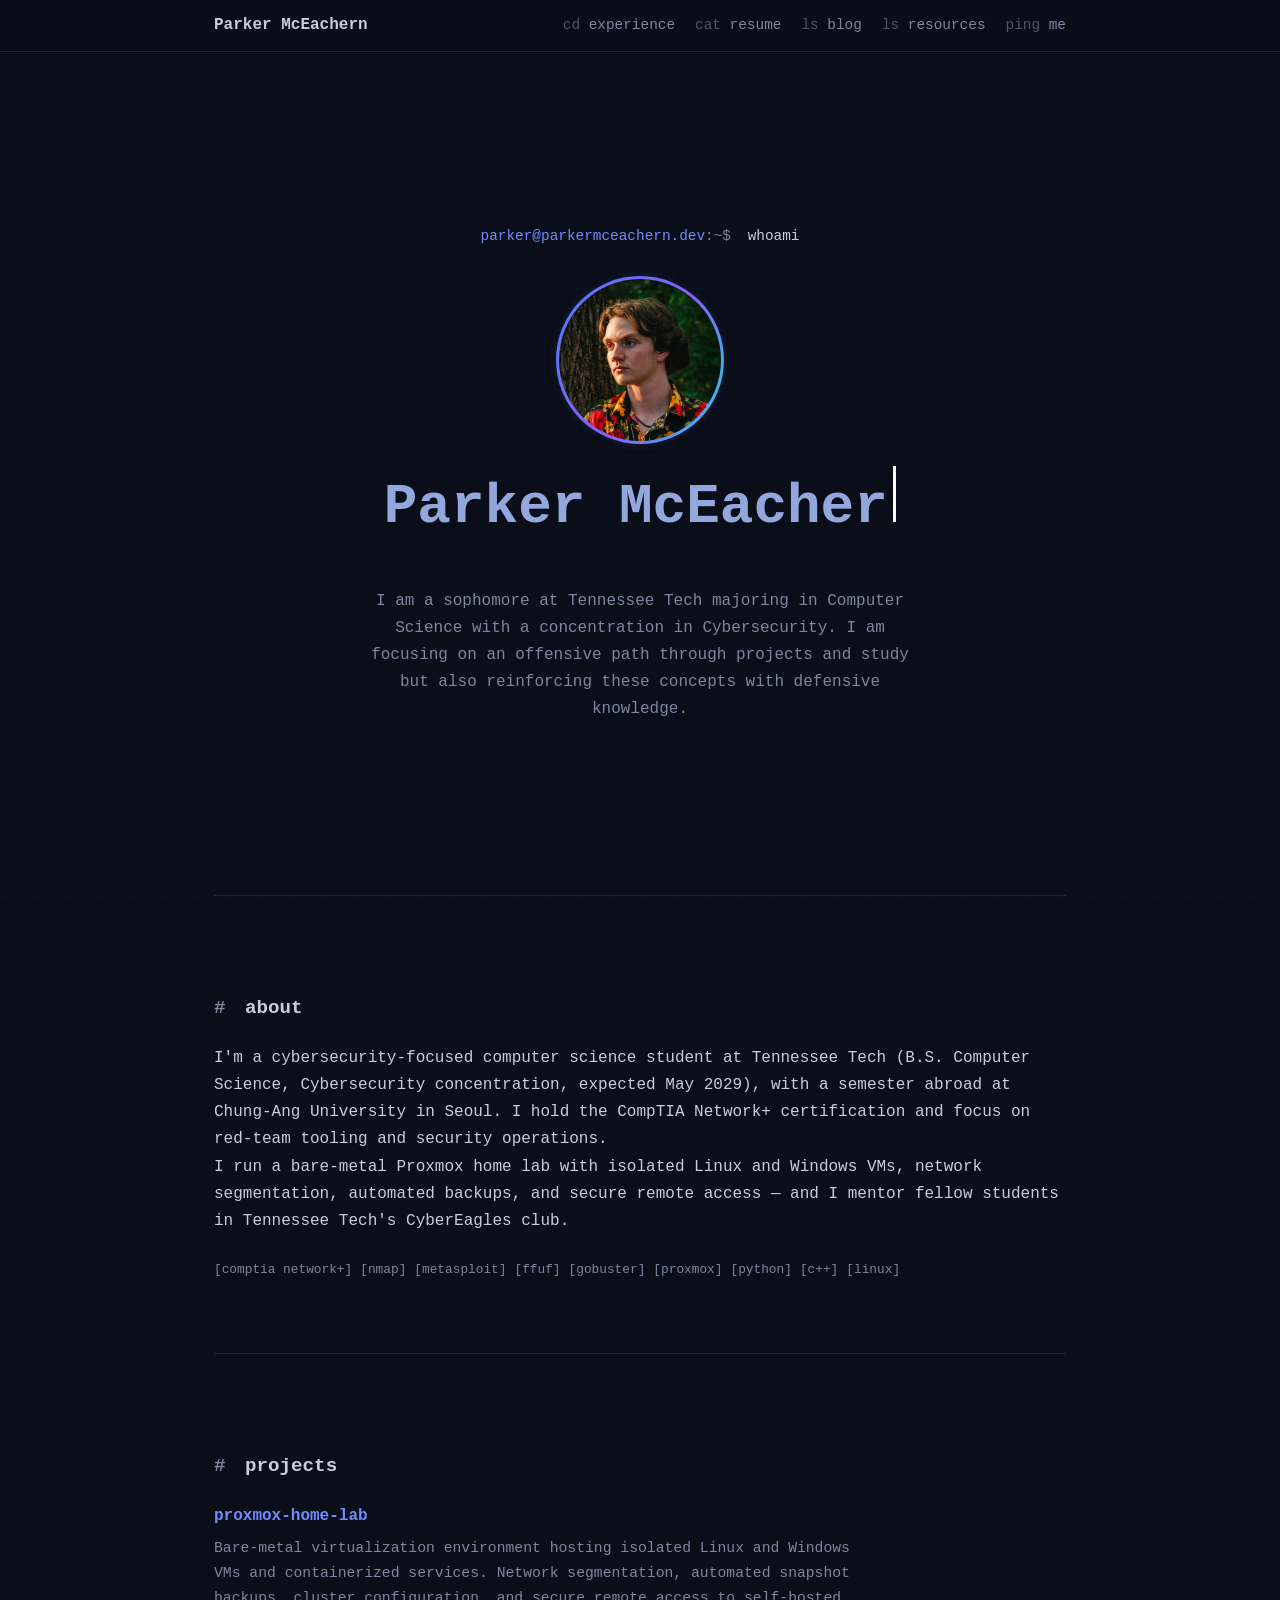
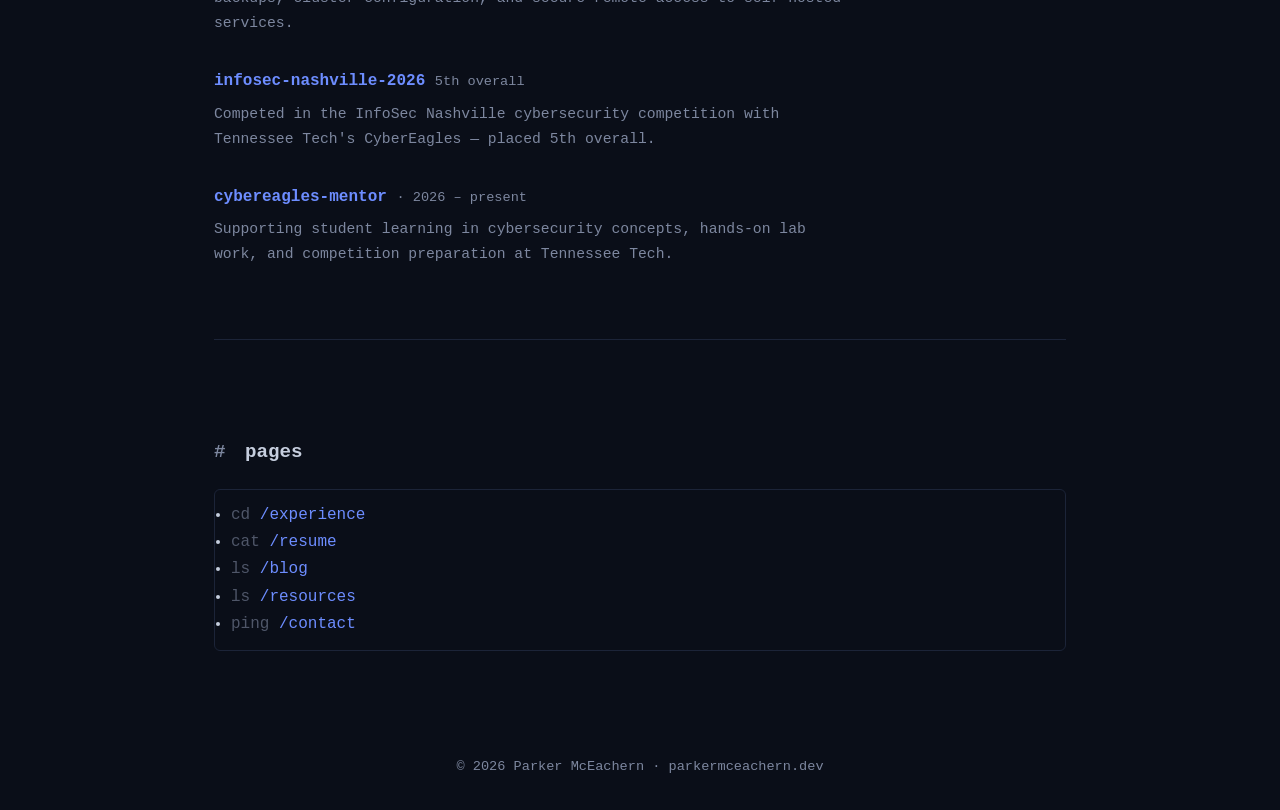
==== commit d1eae18a: "Rename domain and repo: psm.observer -> parkermceachern.dev" ====
--- a/public/index.html
+++ b/public/index.html
@@ -4,7 +4,7 @@
   <meta charset="UTF-8" />
   <meta name="viewport" content="width=device-width, initial-scale=1.0" />
   <meta name="description" content="Parker McEachern — cybersecurity-focused computer science student. Network+ certified, red team focus, Proxmox home lab." />
-  <title>Parker McEachern | psm.observer</title>
+  <title>Parker McEachern | parkermceachern.dev</title>
   <link rel="icon" href="favicon.svg" type="image/svg+xml" />
   <link rel="stylesheet" href="style.css" />
   <script src="script.js" defer></script>
@@ -27,7 +27,7 @@
 
   <main id="top">
     <section class="hero" aria-labelledby="hero-heading">
-      <p class="kicker"><span class="prompt-path">parker@psm.observer</span><span class="prompt-sep">:~$</span> whoami</p>
+      <p class="kicker"><span class="prompt-path">parker@parkermceachern.dev</span><span class="prompt-sep">:~$</span> whoami</p>
       <div class="avatar-ring">
         <img src="profile.webp" alt="Portrait of Parker McEachern" class="hero-avatar" width="160" height="160" />
       </div>
@@ -109,7 +109,7 @@
   </main>
 
   <footer>
-    <p>&copy; <span id="year">2026</span> Parker McEachern &middot; psm.observer</p>
+    <p>&copy; <span id="year">2026</span> Parker McEachern &middot; parkermceachern.dev</p>
   </footer>
 </body>
 </html>
--- a/public/style.css
+++ b/public/style.css
@@ -119,6 +119,7 @@
 section {
   padding: 4.5rem 0;
   border-bottom: 1px solid var(--border);
+  scroll-margin-top: 4.5rem;
 }
 
 section:last-of-type {
@@ -141,6 +142,7 @@
   font-size: 1.2rem;
   font-weight: 700;
   margin: 2.5rem 0 1.25rem;
+  scroll-margin-top: 4.5rem;
 }
 
 section h2:first-of-type {
@@ -196,11 +198,10 @@
 
 .cursor {
   display: inline-block;
-  width: 0.55em;
+  width: 0.05em;
   height: 1em;
   margin-left: 0.1em;
-  vertical-align: text-bottom;
-  background: var(--accent);
+  background: white;
   animation: blink 1.1s steps(1) infinite;
 }
 
@@ -263,6 +264,59 @@
 
 .page-list,
 .contact-links,
+.ls-list {
+  display: flex;
+  flex-direction: column;
+  border: 1px solid var(--border);
+  border-radius: 6px;
+  padding: 0.75rem 1rem;
+  margin-top: 0.5rem;
+  overflow-x: auto;
+}
+
+.ls-row {
+  display: grid;
+  grid-template-columns: 7.5rem 1.5rem 6.5rem 8.5rem 1fr;
+  gap: 0.5rem;
+  padding: 0.15rem 0;
+  font-size: 0.9rem;
+  text-decoration: none;
+  white-space: nowrap;
+}
+
+.ls-perms,
+.ls-size,
+.ls-user,
+.ls-date {
+  color: var(--fg-dim);
+}
+
+.ls-name {
+  color: var(--accent);
+}
+
+.ls-row:hover .ls-name,
+.ls-row:focus-visible .ls-name {
+  text-decoration: underline;
+}
+
+.ls-row:hover {
+  background: rgba(109, 141, 255, 0.06);
+}
+
+@media (max-width: 640px) {
+  .ls-row {
+    grid-template-columns: 1fr auto;
+  }
+
+  .ls-perms,
+  .ls-size,
+  .ls-user,
+  .ls-date {
+    display: none;
+  }
+}
+
 .resource-list {
   list-style: none;
   display: flex;
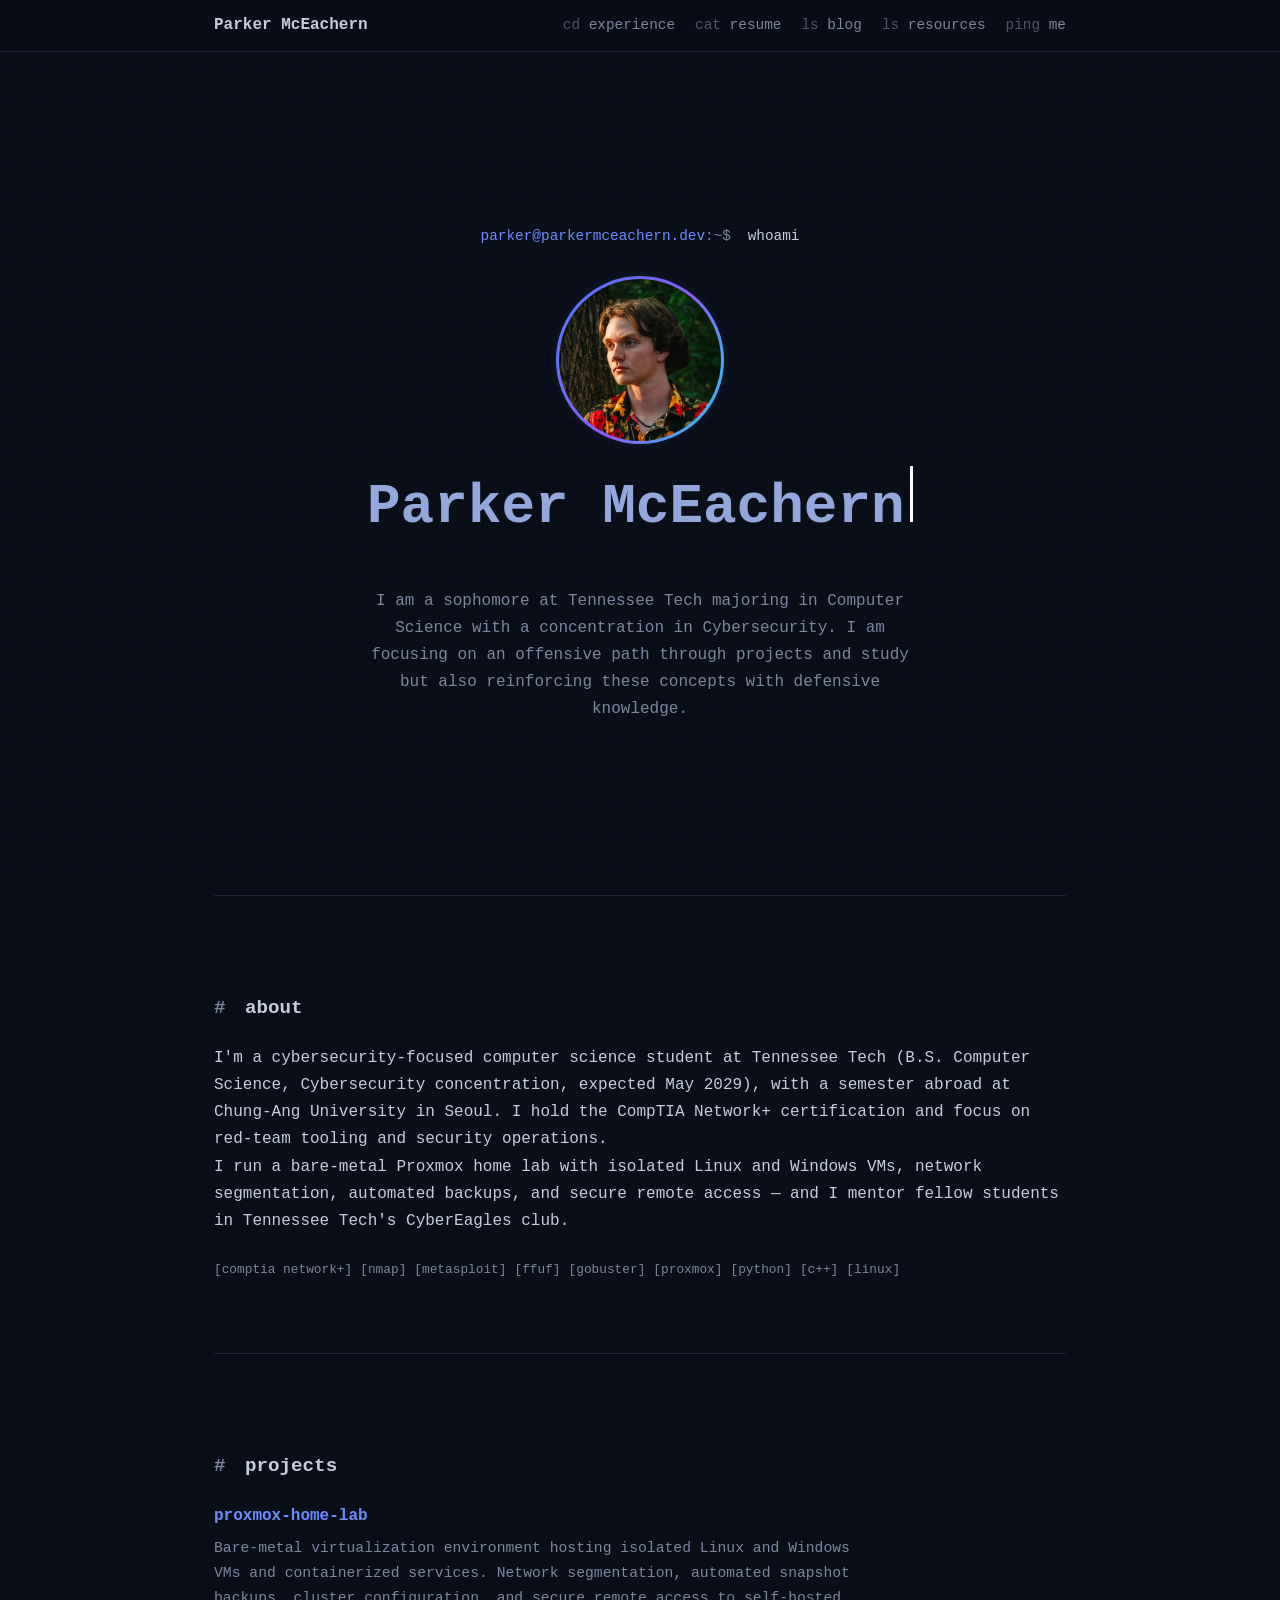
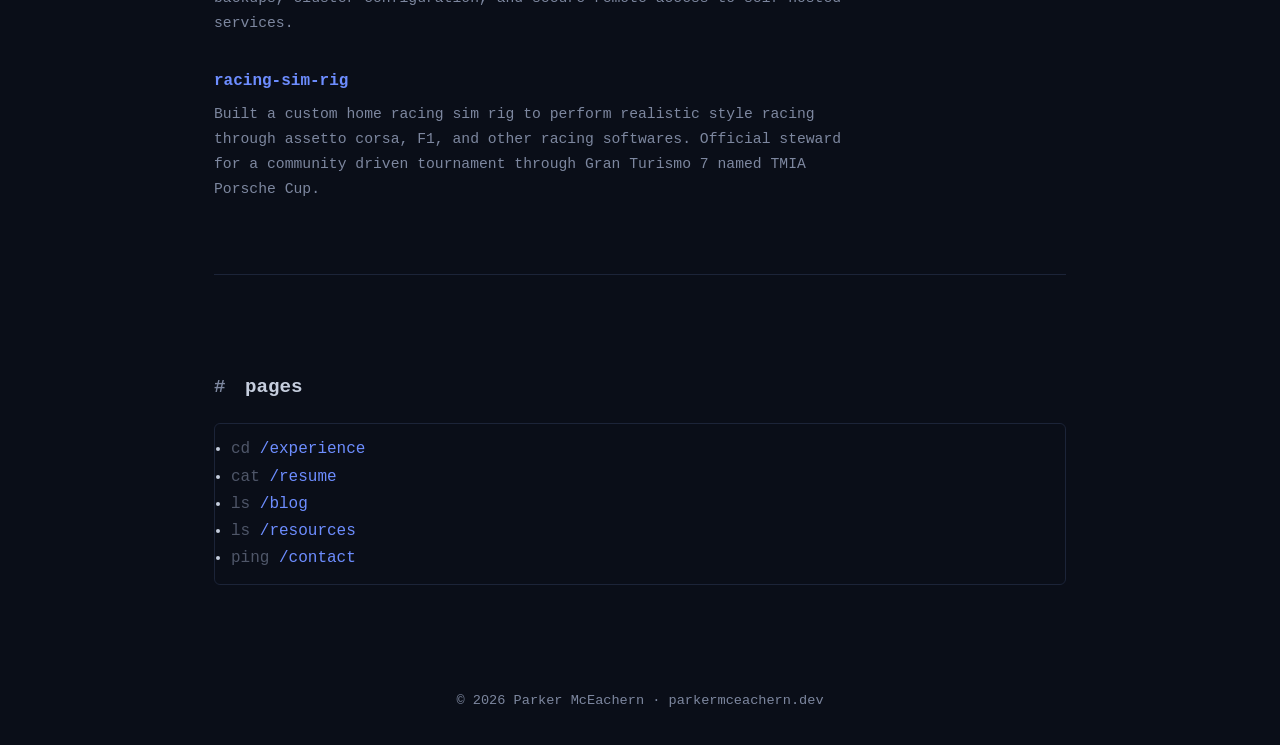
==== commit add75f13: "Add racing sim rig project, fix activity section class typo" ====
--- a/public/index.html
+++ b/public/index.html
@@ -80,17 +80,11 @@
           </p>
         </article>
         <article class="project">
-          <h3><span class="entry-name">infosec-nashville-2026</span> <span class="entry-meta">5th overall</span></h3>
+          <h3><span class="entry-name">racing-sim-rig</span></h3>
           <p>
-            Competed in the InfoSec Nashville cybersecurity competition with
-            Tennessee Tech's CyberEagles — placed 5th overall.
-          </p>
-        </article>
-        <article class="project">
-          <h3><span class="entry-name">cybereagles-mentor</span> <span class="entry-meta">· 2026 – present</span></h3>
-          <p>
-            Supporting student learning in cybersecurity concepts, hands-on
-            lab work, and competition preparation at Tennessee Tech.
+            Built a custom home racing sim rig to perform realistic style racing through assetto corsa,
+            F1, and other racing softwares. Official steward for a community driven tournament
+            through Gran Turismo 7 named TMIA Porsche Cup.
           </p>
         </article>
       </div>
--- a/public/style.css
+++ b/public/style.css
@@ -367,6 +367,23 @@
   max-width: 640px;
 }
 
+.activity-list {
+  display: flex;
+  flex-direction: column;
+  gap: 2rem;
+}
+
+.activity h3 {
+  font-size: 1rem;
+  margin-bottom: 0.4rem;
+}
+
+.activity p {
+  color: var(--fg-dim);
+  font-size: 0.92rem;
+  max-width: 640px;
+}
+
 .contact-links .verb {
   opacity: 0.6;
 }
